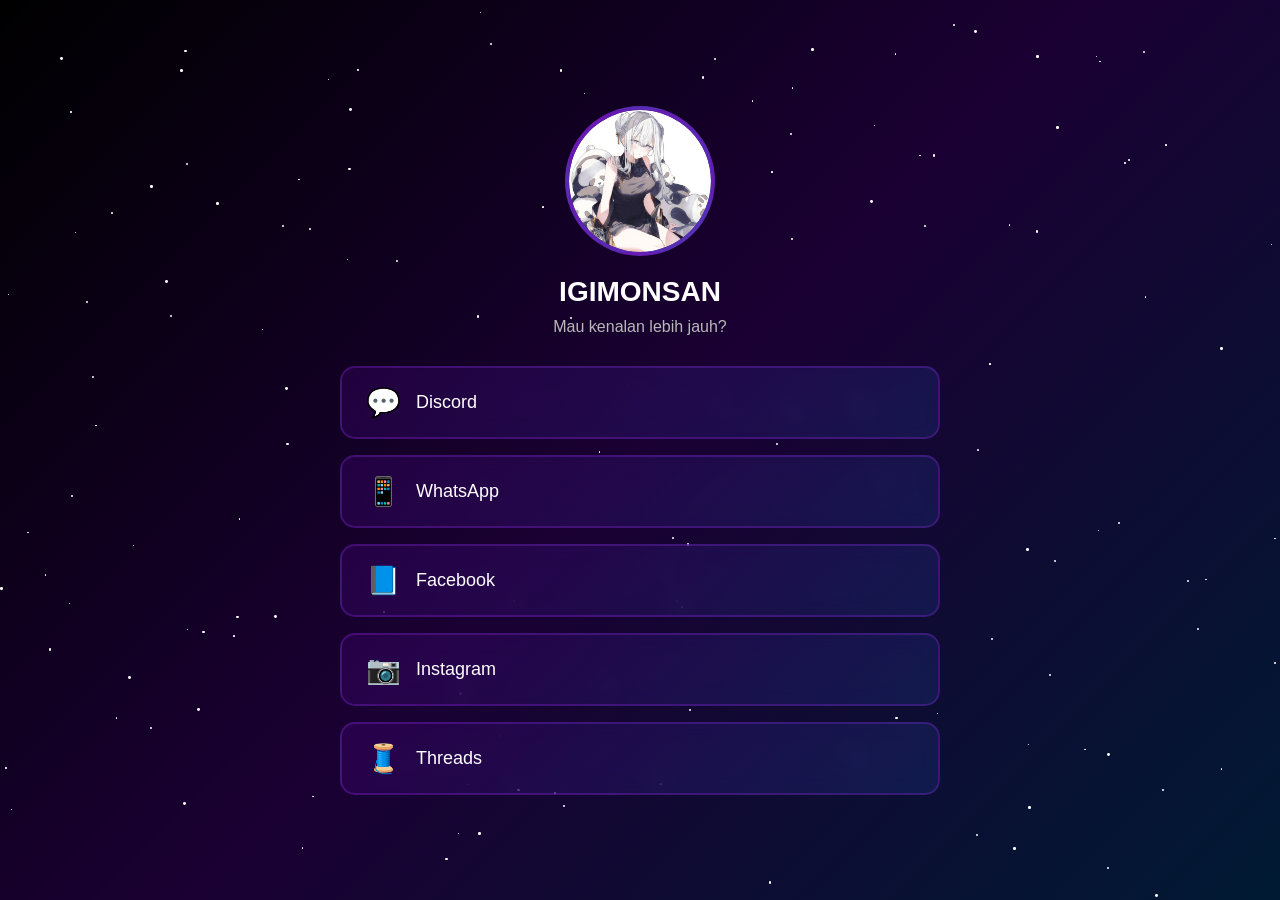
==== Page_2/index.html @ a528ed0e "Page-2" ====
<!DOCTYPE html>
<html lang="id">

<head>
    <meta charset="UTF-8">
    <meta name="viewport" content="width=device-width, initial-scale=1.0">
    <title>Igimonsan Social Media</title>
    <link rel="stylesheet" href="style.css">
</head>

<body>
    <div class="stars"></div>

    <div class="container">
        <div class="profile">
            <div class="profile-image">
                <img src="Img/profile.jpeg" alt="Profile Image">
            </div>
            <h1>IGIMONSAN</h1>
            <p>Mau kenalan lebih jauh?</p>
        </div>

        <div class="links">
            <a href="https://discord.com/users/557481986747269121" class="link-item" target="_blank"
                data-platform="Discord">
                <span class="link-icon">💬</span>
                <span class="link-text">Discord</span>
            </a>

            <a href="https://wa.me/6289519705542" class="link-item" target="_blank" data-platform="WhatsApp">
                <span class="link-icon">📱</span>
                <span class="link-text">WhatsApp</span>
            </a>

            <a href="https://www.facebook.com/share/1ASPNNWwY6/" class="link-item" target="_blank"
                data-platform="Facebook">
                <span class="link-icon">📘</span>
                <span class="link-text">Facebook</span>
            </a>

            <a href="https://instagram.com/thefoxnation_xml" class="link-item" target="_blank"
                data-platform="Instagram">
                <span class="link-icon">📷</span>
                <span class="link-text">Instagram</span>
            </a>

            <a href="https://threads.net/@thefoxnation_xml" class="link-item" target="_blank" data-platform="Threads">
                <span class="link-icon">🧵</span>
                <span class="link-text">Threads</span>
            </a>
        </div>
    </div>

    <script src="script.js"></script>
</body>

</html>
---- Page_2/style.css ----
* {
       margin: 0;
       padding: 0;
       box-sizing: border-box;
   }

   body {
       font-family: 'Segoe UI', Tahoma, Geneva, Verdana, sans-serif;
       background: linear-gradient(135deg, #000000 0%, #1a0033 50%, #001a33 100%);
       min-height: 100vh;
       display: flex;
       justify-content: center;
       align-items: center;
       padding: 20px;
       overflow: hidden;
       position: relative;
   }

   .stars {
       position: fixed;
       top: 0;
       left: 0;
       width: 100%;
       height: 100%;
       pointer-events: none;
       z-index: 0;
   }

   .star {
       position: absolute;
       background: white;
       border-radius: 50%;
       animation: twinkle 3s infinite;
   }

   @keyframes twinkle {

       0%,
       100% {
           opacity: 0;
           transform: scale(1);
       }

       50% {
           opacity: 1;
           transform: scale(1.5);
       }
   }

   .container {
       max-width: 600px;
       width: 100%;
       text-align: center;
       position: relative;
       z-index: 1;
   }

   .profile {
       margin-bottom: 30px;
       animation: fadeInDown 0.8s ease;
   }

   .profile-image {
       width: 150px;
       height: 150px;
       border-radius: 50%;
       border: 4px solid rgba(138, 43, 226, 0.5);
       margin-bottom: 20px;
       background: linear-gradient(135deg, #4B0082, #1e3a8a);
       display: flex;
       align-items: center;
       justify-content: center;
       margin-left: auto;
       margin-right: auto;
       overflow: hidden;
   }

   .profile-image img {
       width: 100%;
       height: 100%;
       object-fit: cover;
       border-radius: 50%;
   }

   .profile h1 {
       color: #ffffff;
       font-size: 28px;
       margin-bottom: 10px;
   }

   .profile p {
       color: #b8b8b8;
       font-size: 16px;
   }
   

   .links {
       display: flex;
       flex-direction: column;
       gap: 16px;
   }

   .link-item {
       background: linear-gradient(135deg, rgba(75, 0, 130, 0.3), rgba(30, 58, 138, 0.3));
       backdrop-filter: blur(10px);
       border: 2px solid rgba(138, 43, 226, 0.3);
       border-radius: 15px;
       padding: 18px 24px;
       text-decoration: none;
       color: #ffffff;
       font-size: 18px;
       font-weight: 500;
       transition: all 0.3s ease;
       display: flex;
       align-items: center;
       gap: 15px;
       animation: fadeInUp 0.8s ease;
       animation-fill-mode: both;
       position: relative;
       overflow: hidden;
   }

   .link-item:nth-child(1) {
       animation-delay: 0.1s;
   }

   .link-item:nth-child(2) {
       animation-delay: 0.2s;
   }

   .link-item:nth-child(3) {
       animation-delay: 0.3s;
   }

   .link-item:nth-child(4) {
       animation-delay: 0.4s;
   }

   .link-item:nth-child(5) {
       animation-delay: 0.5s;
   }

   .link-item:hover {
       transform: translateY(-5px);
       background: linear-gradient(135deg, rgba(75, 0, 130, 0.5), rgba(30, 58, 138, 0.5));
       border-color: rgba(138, 43, 226, 0.6);
       box-shadow: 0 10px 30px rgba(138, 43, 226, 0.3);
   }

   .link-item:active {
       transform: translateY(-2px);
   }

   .link-icon {
       font-size: 28px;
       flex-shrink: 0;
   }

   .link-text {
       flex-grow: 1;
       text-align: left;
   }

   @keyframes fadeInDown {
       from {
           opacity: 0;
           transform: translateY(-30px);
       }

       to {
           opacity: 1;
           transform: translateY(0);
       }
   }

   @keyframes fadeInUp {
       from {
           opacity: 0;
           transform: translateY(30px);
       }

       to {
           opacity: 1;
           transform: translateY(0);
       }
   }

   @keyframes ripple {
       from {
           transform: scale(0);
           opacity: 1;
       }

       to {
           transform: scale(4);
           opacity: 0;
       }
   }

   @media (max-width: 768px) {
       .container {
           max-width: 90%;
       }

       .profile h1 {
           font-size: 26px;
       }

       .profile p {
           font-size: 15px;
       }

                 .profile-image {
                     width: 165px !important;
                     height: 165px !important;
                 }

       .link-item {
           font-size: 17px;
           padding: 16px 22px;
       }

       .link-icon {
           font-size: 26px;
       }
   }

   @media (max-width: 480px) {
       .container {
           max-width: 95%;
       }

       .profile h1 {
           font-size: 24px;
       }

       .profile p {
           font-size: 14px;
       }

       .profile-image {
           width: 100px;
           height: 100px;
           border: 3px solid rgba(138, 43, 226, 0.5);
       }

       .link-item {
           font-size: 16px;
           padding: 15px 20px;
           gap: 12px;
       }

       .link-icon {
           font-size: 24px;
       }
   }
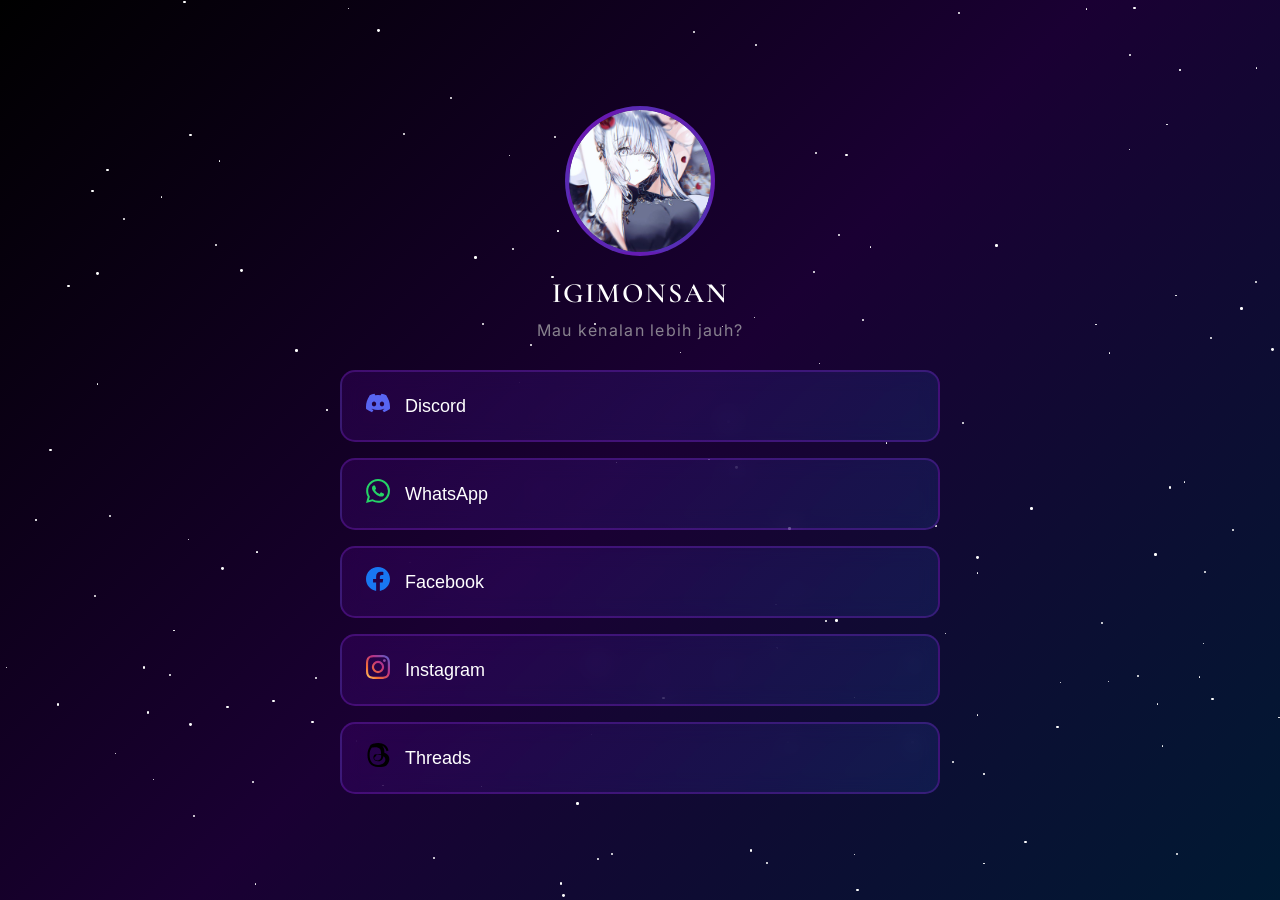
==== commit 72ae7c40: "update_page2" ====
--- a/Page_2/index.html
+++ b/Page_2/index.html
@@ -6,6 +6,14 @@
     <meta name="viewport" content="width=device-width, initial-scale=1.0">
     <title>Igimonsan Social Media</title>
     <link rel="stylesheet" href="style.css">
+    <link rel="preconnect" href="https://fonts.googleapis.com">
+    <link rel="preconnect" href="https://fonts.gstatic.com" crossorigin>
+
+    <link href="https://fonts.googleapis.com/css2?
+family=Cormorant+Garamond:wght@500;600;700&
+family=Inter:wght@400;500&
+display=swap" rel="stylesheet">
+
 </head>
 
 <body>
@@ -14,7 +22,7 @@
     <div class="container">
         <div class="profile">
             <div class="profile-image">
-                <img src="Img/profile.jpeg" alt="Profile Image">
+                <img src="Img/Profile/profile.jpeg" alt="Profile Image">
             </div>
             <h1>IGIMONSAN</h1>
             <p>Mau kenalan lebih jauh?</p>
@@ -23,29 +31,62 @@
         <div class="links">
             <a href="https://discord.com/users/557481986747269121" class="link-item" target="_blank"
                 data-platform="Discord">
-                <span class="link-icon">💬</span>
+                <span class="link-icon">
+                    <svg viewBox="0 0 24 24" fill="#5865F2" width="24" height="24">
+                        <path
+                            d="M20.317 4.37a19.791 19.791 0 0 0-4.885-1.515a.074.074 0 0 0-.079.037c-.21.375-.444.864-.608 1.25a18.27 18.27 0 0 0-5.487 0a12.64 12.64 0 0 0-.617-1.25a.077.077 0 0 0-.079-.037A19.736 19.736 0 0 0 3.677 4.37a.07.07 0 0 0-.032.027C.533 9.046-.32 13.58.099 18.057a.082.082 0 0 0 .031.057a19.9 19.9 0 0 0 5.993 3.03a.078.078 0 0 0 .084-.028a14.09 14.09 0 0 0 1.226-1.994a.076.076 0 0 0-.041-.106a13.107 13.107 0 0 1-1.872-.892a.077.077 0 0 1-.008-.128a10.2 10.2 0 0 0 .372-.292a.074.074 0 0 1 .077-.01c3.928 1.793 8.18 1.793 12.062 0a.074.074 0 0 1 .078.01c.12.098.246.198.373.292a.077.077 0 0 1-.006.127a12.299 12.299 0 0 1-1.873.892a.077.077 0 0 0-.041.107c.36.698.772 1.362 1.225 1.993a.076.076 0 0 0 .084.028a19.839 19.839 0 0 0 6.002-3.03a.077.077 0 0 0 .032-.054c.5-5.177-.838-9.674-3.549-13.66a.061.061 0 0 0-.031-.03zM8.02 15.33c-1.183 0-2.157-1.085-2.157-2.419c0-1.333.956-2.419 2.157-2.419c1.21 0 2.176 1.096 2.157 2.42c0 1.333-.956 2.418-2.157 2.418zm7.975 0c-1.183 0-2.157-1.085-2.157-2.419c0-1.333.955-2.419 2.157-2.419c1.21 0 2.176 1.096 2.157 2.42c0 1.333-.946 2.418-2.157 2.418z" />
+                    </svg>
+                </span>
                 <span class="link-text">Discord</span>
             </a>
 
             <a href="https://wa.me/6289519705542" class="link-item" target="_blank" data-platform="WhatsApp">
-                <span class="link-icon">📱</span>
+                <span class="link-icon">
+                    <svg viewBox="0 0 24 24" fill="#25D366" width="24" height="24">
+                        <path
+                            d="M17.472 14.382c-.297-.149-1.758-.867-2.03-.967c-.273-.099-.471-.148-.67.15c-.197.297-.767.966-.94 1.164c-.173.199-.347.223-.644.075c-.297-.15-1.255-.463-2.39-1.475c-.883-.788-1.48-1.761-1.653-2.059c-.173-.297-.018-.458.13-.606c.134-.133.298-.347.446-.52c.149-.174.198-.298.298-.497c.099-.198.05-.371-.025-.52c-.075-.149-.669-1.612-.916-2.207c-.242-.579-.487-.5-.669-.51c-.173-.008-.371-.01-.57-.01c-.198 0-.52.074-.792.372c-.272.297-1.04 1.016-1.04 2.479c0 1.462 1.065 2.875 1.213 3.074c.149.198 2.096 3.2 5.077 4.487c.709.306 1.262.489 1.694.625c.712.227 1.36.195 1.871.118c.571-.085 1.758-.719 2.006-1.413c.248-.694.248-1.289.173-1.413c-.074-.124-.272-.198-.57-.347m-5.421 7.403h-.004a9.87 9.87 0 01-5.031-1.378l-.361-.214l-3.741.982l.998-3.648l-.235-.374a9.86 9.86 0 01-1.51-5.26c.001-5.45 4.436-9.884 9.888-9.884c2.64 0 5.122 1.03 6.988 2.898a9.825 9.825 0 012.893 6.994c-.003 5.45-4.437 9.884-9.885 9.884m8.413-18.297A11.815 11.815 0 0012.05 0C5.495 0 .16 5.335.157 11.892c0 2.096.547 4.142 1.588 5.945L.057 24l6.305-1.654a11.882 11.882 0 005.683 1.448h.005c6.554 0 11.89-5.335 11.893-11.893a11.821 11.821 0 00-3.48-8.413z" />
+                    </svg>
+                </span>
                 <span class="link-text">WhatsApp</span>
             </a>
 
             <a href="https://www.facebook.com/share/1ASPNNWwY6/" class="link-item" target="_blank"
                 data-platform="Facebook">
-                <span class="link-icon">📘</span>
+                <span class="link-icon">
+                    <svg viewBox="0 0 24 24" fill="#1877F2" width="24" height="24">
+                        <path
+                            d="M24 12.073c0-6.627-5.373-12-12-12s-12 5.373-12 12c0 5.99 4.388 10.954 10.125 11.854v-8.385H7.078v-3.47h3.047V9.43c0-3.007 1.792-4.669 4.533-4.669c1.312 0 2.686.235 2.686.235v2.953H15.83c-1.491 0-1.956.925-1.956 1.874v2.25h3.328l-.532 3.47h-2.796v8.385C19.612 23.027 24 18.062 24 12.073z" />
+                    </svg>
+                </span>
                 <span class="link-text">Facebook</span>
             </a>
 
             <a href="https://instagram.com/thefoxnation_xml" class="link-item" target="_blank"
                 data-platform="Instagram">
-                <span class="link-icon">📷</span>
+                <span class="link-icon">
+                    <svg viewBox="0 0 24 24" width="24" height="24">
+                        <defs>
+                            <linearGradient id="instagram-gradient" x1="0%" y1="100%" x2="100%" y2="0%">
+                                <stop offset="0%" style="stop-color:#FED576" />
+                                <stop offset="26%" style="stop-color:#F47133" />
+                                <stop offset="60%" style="stop-color:#BC3081" />
+                                <stop offset="100%" style="stop-color:#4C63D2" />
+                            </linearGradient>
+                        </defs>
+                        <path fill="url(#instagram-gradient)"
+                            d="M12 0C8.74 0 8.333.015 7.053.072C5.775.132 4.905.333 4.14.63c-.789.306-1.459.717-2.126 1.384S.935 3.35.63 4.14C.333 4.905.131 5.775.072 7.053C.012 8.333 0 8.74 0 12s.015 3.667.072 4.947c.06 1.277.261 2.148.558 2.913a5.885 5.885 0 001.384 2.126A5.868 5.868 0 004.14 23.37c.766.296 1.636.499 2.913.558C8.333 23.988 8.74 24 12 24s3.667-.015 4.947-.072c1.277-.06 2.148-.262 2.913-.558a5.898 5.898 0 002.126-1.384a5.86 5.86 0 001.384-2.126c.296-.765.499-1.636.558-2.913c.06-1.28.072-1.687.072-4.947s-.015-3.667-.072-4.947c-.06-1.277-.262-2.149-.558-2.913a5.89 5.89 0 00-1.384-2.126A5.847 5.847 0 0019.86.63c-.765-.297-1.636-.499-2.913-.558C15.667.012 15.26 0 12 0zm0 2.16c3.203 0 3.585.016 4.85.071c1.17.055 1.805.249 2.227.415c.562.217.96.477 1.382.896c.419.42.679.819.896 1.381c.164.422.36 1.057.413 2.227c.057 1.266.07 1.646.07 4.85s-.015 3.585-.074 4.85c-.061 1.17-.256 1.805-.421 2.227a3.81 3.81 0 01-.899 1.382a3.744 3.744 0 01-1.38.896c-.42.164-1.065.36-2.235.413c-1.274.057-1.649.07-4.859.07c-3.211 0-3.586-.015-4.859-.074c-1.171-.061-1.816-.256-2.236-.421a3.716 3.716 0 01-1.379-.899a3.644 3.644 0 01-.9-1.38c-.165-.42-.359-1.065-.42-2.235c-.045-1.26-.061-1.649-.061-4.844c0-3.196.016-3.586.061-4.861c.061-1.17.255-1.814.42-2.234c.21-.57.479-.96.9-1.381c.419-.419.81-.689 1.379-.898c.42-.166 1.051-.361 2.221-.421c1.275-.045 1.65-.06 4.859-.06l.045.03zm0 3.678a6.162 6.162 0 100 12.324a6.162 6.162 0 100-12.324zM12 16c-2.21 0-4-1.79-4-4s1.79-4 4-4s4 1.79 4 4s-1.79 4-4 4zm7.846-10.405a1.441 1.441 0 01-2.88 0a1.44 1.44 0 012.88 0z" />
+                    </svg>
+                </span>
                 <span class="link-text">Instagram</span>
             </a>
 
             <a href="https://threads.net/@thefoxnation_xml" class="link-item" target="_blank" data-platform="Threads">
-                <span class="link-icon">🧵</span>
+                <span class="link-icon">
+                    <svg viewBox="0 0 24 24" fill="#000000" width="24" height="24">
+                        <path
+                            d="M12.186 24h-.007c-3.581-.024-6.334-1.205-8.184-3.509C2.35 18.44 1.5 15.586 1.472 12.01v-.017c.03-3.579.879-6.43 2.525-8.482C5.845 1.205 8.6.024 12.18 0h.014c2.746.02 5.043.725 6.826 2.098c1.677 1.29 2.858 3.13 3.509 5.467l-2.04.569c-1.104-3.96-3.898-5.984-8.304-6.015c-2.91.022-5.11.936-6.54 2.717C4.307 6.504 3.616 8.914 3.589 12c.027 3.086.718 5.496 2.057 7.164c1.43 1.783 3.631 2.698 6.54 2.717c2.623-.02 4.358-.631 5.8-2.045c1.647-1.613 1.618-3.593 1.09-4.798c-.31-.71-.873-1.3-1.634-1.75c-.192 1.352-.622 2.446-1.284 3.272c-.886 1.102-2.14 1.704-3.73 1.791c-1.202.065-2.361-.218-3.259-.801c-1.063-.689-1.685-1.74-1.752-2.964c-.065-1.19.408-2.285 1.33-3.082C10.536 10.92 12.5 10.661 15 11.288v-1.31c0-1.73-.297-2.88-1.006-3.923c-.915-1.343-2.513-1.95-5.033-1.912c-1.817.016-3.38.34-4.642.968l-.645-1.781C5.34.939 7.36.545 9.602.52c1.627-.016 3.016.18 4.128.584c1.415.515 2.53 1.394 3.32 2.614c1.065 1.647 1.312 3.64 1.312 5.271v.66c2.503.767 4.1 2.313 4.743 4.603c.71 2.529-.016 5.593-2.456 8.031C18.824 23.814 15.93 24 12.186 24zM10.225 13c-1.27.51-2.007 1.409-1.958 2.398c.037.742.511 1.27 1.334 1.63c.654.286 1.486.407 2.248.36c1.04-.061 1.854-.433 2.42-1.104c.656-.777.955-1.886.955-3.96v-.18c-2.421-.723-3.79-.652-4.999-.144z" />
+                    </svg>
+                </span>
                 <span class="link-text">Threads</span>
             </a>
         </div>
--- a/Page_2/style.css
+++ b/Page_2/style.css
@@ -2,6 +2,20 @@
        margin: 0;
        padding: 0;
        box-sizing: border-box;
+   }
+
+   .profile h1 {
+       font-family: 'Cormorant Garamond', serif;
+       font-weight: 600;
+       letter-spacing: 2px;
+       text-transform: uppercase;
+   }
+
+   .profile p {
+       font-family: 'Inter', sans-serif;
+       font-size: 0.95rem;
+       letter-spacing: 0.08em;
+       opacity: 0.7;
    }
 
    body {
@@ -92,7 +106,7 @@
        color: #b8b8b8;
        font-size: 16px;
    }
-   
+
 
    .links {
        display: flex;
@@ -210,10 +224,10 @@
            font-size: 15px;
        }
 
-                 .profile-image {
-                     width: 165px !important;
-                     height: 165px !important;
-                 }
+       .profile-image {
+           width: 165px !important;
+           height: 165px !important;
+       }
 
        .link-item {
            font-size: 17px;
@@ -253,4 +267,120 @@
        .link-icon {
            font-size: 24px;
        }
+   }
+
+   /* Tambahkan CSS ini ke file style.css Anda */
+
+   .profile-image {
+       position: relative;
+       overflow: hidden;
+   }
+
+   .profile-image img {
+       position: absolute;
+       top: 0;
+       left: 0;
+       width: 100%;
+       height: 100%;
+       object-fit: cover;
+       opacity: 0;
+   }
+
+   .profile-image img.active {
+       opacity: 1;
+   }
+
+   /* Animasi Fade In/Out */
+   @keyframes fadeIn {
+       from {
+           opacity: 0;
+       }
+
+       to {
+           opacity: 1;
+       }
+   }
+
+   @keyframes fadeOut {
+       from {
+           opacity: 1;
+       }
+
+       to {
+           opacity: 0;
+       }
+   }
+
+   .profile-image img.fade-in {
+       animation: fadeIn 0.5s ease-in;
+   }
+
+   .profile-image img.fade-out {
+       animation: fadeOut 0.5s ease-out;
+   }
+
+   /* Animasi Swipe Right */
+   @keyframes swipeRight {
+       from {
+           transform: translateX(-100%);
+           opacity: 0;
+       }
+
+       to {
+           transform: translateX(0);
+           opacity: 1;
+       }
+   }
+
+   @keyframes swipeRightOut {
+       from {
+           transform: translateX(0);
+           opacity: 1;
+       }
+
+       to {
+           transform: translateX(100%);
+           opacity: 0;
+       }
+   }
+
+   .profile-image img.swipe-right {
+       animation: swipeRight 0.5s ease-out;
+   }
+
+   .profile-image img.swipe-right-out {
+       animation: swipeRightOut 0.5s ease-out;
+   }
+
+   /* Animasi Swipe Left */
+   @keyframes swipeLeft {
+       from {
+           transform: translateX(100%);
+           opacity: 0;
+       }
+
+       to {
+           transform: translateX(0);
+           opacity: 1;
+       }
+   }
+
+   @keyframes swipeLeftOut {
+       from {
+           transform: translateX(0);
+           opacity: 1;
+       }
+
+       to {
+           transform: translateX(-100%);
+           opacity: 0;
+       }
+   }
+
+   .profile-image img.swipe-left {
+       animation: swipeLeft 0.5s ease-out;
+   }
+
+   .profile-image img.swipe-left-out {
+       animation: swipeLeftOut 0.5s ease-out;
    }
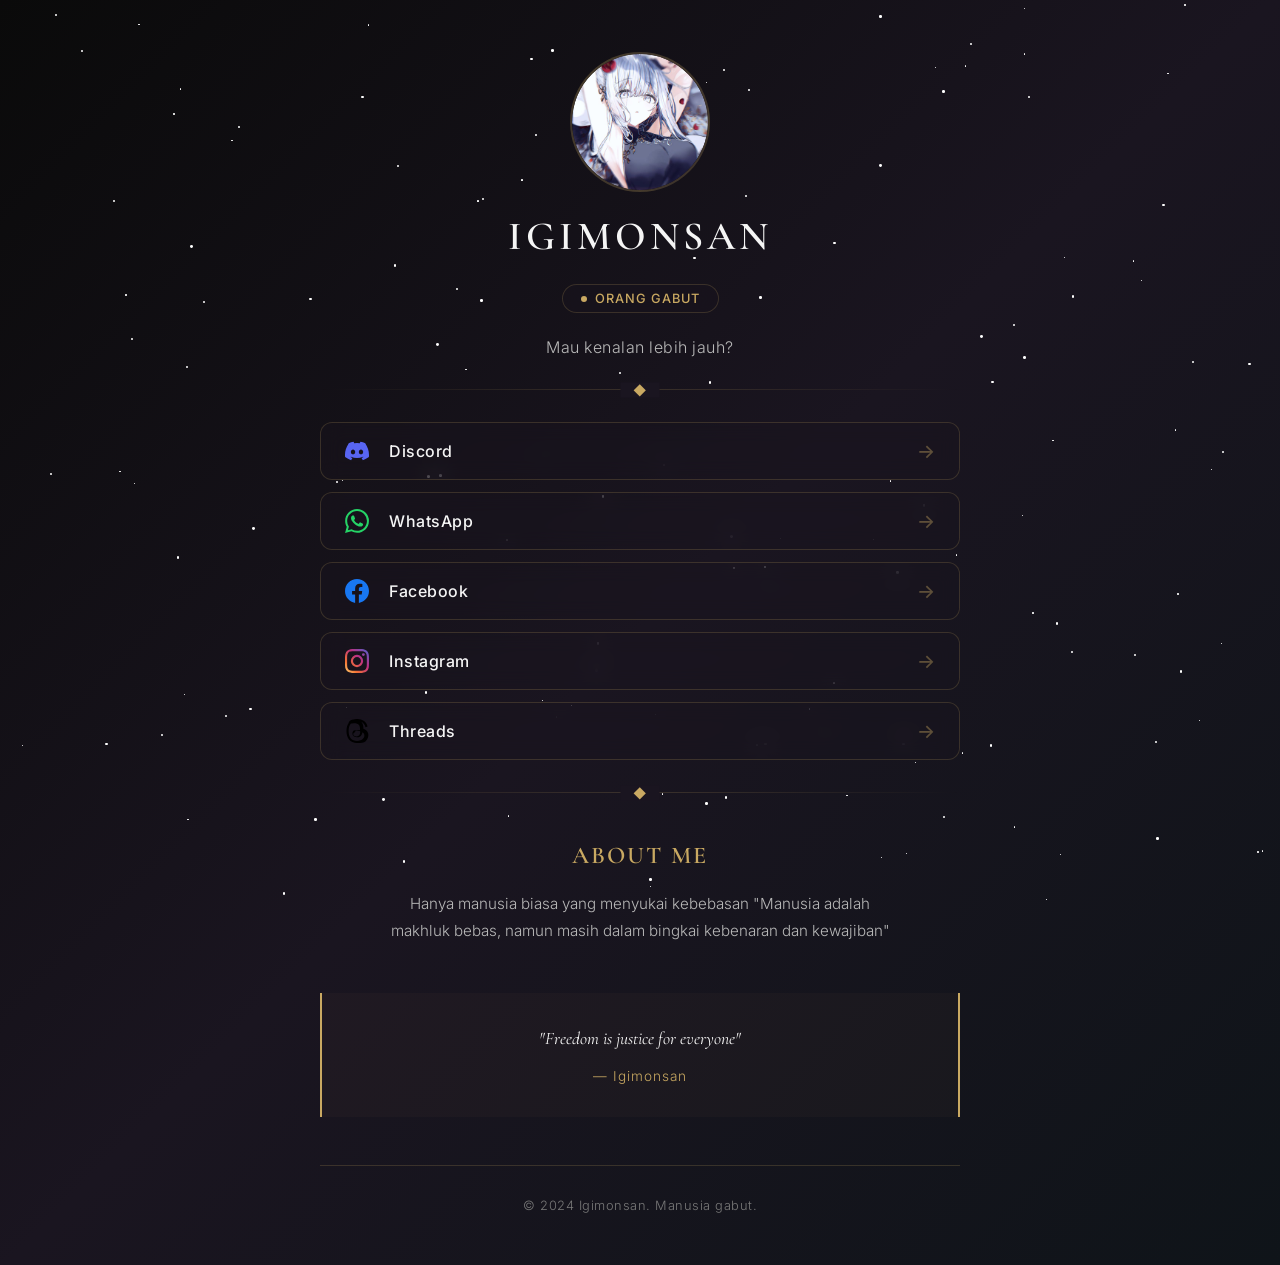
==== commit 83d61863: "update_page2" ====
--- a/Page_2/index.html
+++ b/Page_2/index.html
@@ -4,30 +4,57 @@
 <head>
     <meta charset="UTF-8">
     <meta name="viewport" content="width=device-width, initial-scale=1.0">
-    <title>Igimonsan Social Media</title>
+    <title>Igimonsan - Dark Luxury Portfolio</title>
     <link rel="stylesheet" href="style.css">
+
+    <!-- Google Fonts: Cormorant Garamond (Serif Premium) + Inter (Sans-serif Modern) -->
     <link rel="preconnect" href="https://fonts.googleapis.com">
     <link rel="preconnect" href="https://fonts.gstatic.com" crossorigin>
-
-    <link href="https://fonts.googleapis.com/css2?
-family=Cormorant+Garamond:wght@500;600;700&
-family=Inter:wght@400;500&
-display=swap" rel="stylesheet">
-
+    <link
+        href="https://fonts.googleapis.com/css2?family=Cormorant+Garamond:wght@400;500;600;700&family=Inter:wght@300;400;500;600&display=swap"
+        rel="stylesheet">
 </head>
 
 <body>
+    <!-- Starfield Background Effect -->
     <div class="stars"></div>
 
+    <!-- Main Container -->
     <div class="container">
+
+        <!-- Profile Section -->
         <div class="profile">
             <div class="profile-image">
-                <img src="Img/Profile/profile.jpeg" alt="Profile Image">
+                <img src="Img/Profile/profile.jpeg" alt="Igimonsan Profile" class="active">
             </div>
-            <h1>IGIMONSAN</h1>
-            <p>Mau kenalan lebih jauh?</p>
+            <h1 class="profile-name">IGIMONSAN</h1>
+
+            <!-- Role/Identity Badge -->
+            <div class="role-badge">
+                <span class="role-dot"></span>
+                <span class="role-text">Orang gabut</span>
+            </div>
+
+            <p class="profile-tagline">Mau kenalan lebih jauh?</p>
         </div>
 
+        <!-- Elegant Divider -->
+        <div class="divider">
+            <span class="divider-ornament">◆</span>
+        </div>
+
+        <!-- Featured/Primary Link (Optional - Uncomment to use) -->
+        <!-- <a href="#" class="featured-link" target="_blank">
+            <div class="featured-content">
+                <span class="featured-icon">✦</span>
+                <div class="featured-text">
+                    <span class="featured-title">Latest Project</span>
+                    <span class="featured-subtitle">Lihat karya terbaru saya</span>
+                </div>
+            </div>
+        </a> -->
+
+        <!-- Social Media Links -->
         <div class="links">
             <a href="https://discord.com/users/557481986747269121" class="link-item" target="_blank"
                 data-platform="Discord">
@@ -38,6 +65,7 @@
                     </svg>
                 </span>
                 <span class="link-text">Discord</span>
+                <span class="link-arrow">→</span>
             </a>
 
             <a href="https://wa.me/6289519705542" class="link-item" target="_blank" data-platform="WhatsApp">
@@ -48,6 +76,7 @@
                     </svg>
                 </span>
                 <span class="link-text">WhatsApp</span>
+                <span class="link-arrow">→</span>
             </a>
 
             <a href="https://www.facebook.com/share/1ASPNNWwY6/" class="link-item" target="_blank"
@@ -59,6 +88,7 @@
                     </svg>
                 </span>
                 <span class="link-text">Facebook</span>
+                <span class="link-arrow">→</span>
             </a>
 
             <a href="https://instagram.com/thefoxnation_xml" class="link-item" target="_blank"
@@ -78,6 +108,7 @@
                     </svg>
                 </span>
                 <span class="link-text">Instagram</span>
+                <span class="link-arrow">→</span>
             </a>
 
             <a href="https://threads.net/@thefoxnation_xml" class="link-item" target="_blank" data-platform="Threads">
@@ -88,8 +119,36 @@
                     </svg>
                 </span>
                 <span class="link-text">Threads</span>
+                <span class="link-arrow">→</span>
             </a>
         </div>
+
+        <!-- Elegant Divider -->
+        <div class="divider">
+            <span class="divider-ornament">◆</span>
+        </div>
+
+        <!-- Micro About Section -->
+        <div class="about-section">
+            <h3 class="about-title">About Me</h3>
+            <p class="about-text">
+                Hanya manusia biasa yang menyukai kebebasan
+                "Manusia adalah makhluk bebas, namun masih dalam
+                bingkai kebenaran dan kewajiban"
+            </p>
+        </div>
+
+        <!-- Closing Quote -->
+        <div class="quote-section">
+            <p class="quote-text">"Freedom is justice for everyone"</p>
+            <span class="quote-author">— Igimonsan</span>
+        </div>
+
+        <!-- Minimal Footer -->
+        <footer class="footer">
+            <p class="footer-text">© 2024 Igimonsan. Manusia gabut.</p>
+        </footer>
+
     </div>
 
     <script src="script.js"></script>
--- a/Page_2/style.css
+++ b/Page_2/style.css
@@ -1,386 +1,656 @@
-   * {
-       margin: 0;
-       padding: 0;
-       box-sizing: border-box;
-   }
-
-   .profile h1 {
-       font-family: 'Cormorant Garamond', serif;
-       font-weight: 600;
-       letter-spacing: 2px;
-       text-transform: uppercase;
-   }
-
-   .profile p {
-       font-family: 'Inter', sans-serif;
-       font-size: 0.95rem;
-       letter-spacing: 0.08em;
-       opacity: 0.7;
-   }
-
-   body {
-       font-family: 'Segoe UI', Tahoma, Geneva, Verdana, sans-serif;
-       background: linear-gradient(135deg, #000000 0%, #1a0033 50%, #001a33 100%);
-       min-height: 100vh;
-       display: flex;
-       justify-content: center;
-       align-items: center;
-       padding: 20px;
-       overflow: hidden;
-       position: relative;
-   }
-
-   .stars {
-       position: fixed;
-       top: 0;
-       left: 0;
-       width: 100%;
-       height: 100%;
-       pointer-events: none;
-       z-index: 0;
-   }
-
-   .star {
-       position: absolute;
-       background: white;
-       border-radius: 50%;
-       animation: twinkle 3s infinite;
-   }
-
-   @keyframes twinkle {
-
-       0%,
-       100% {
-           opacity: 0;
-           transform: scale(1);
-       }
-
-       50% {
-           opacity: 1;
-           transform: scale(1.5);
-       }
-   }
-
-   .container {
-       max-width: 600px;
-       width: 100%;
-       text-align: center;
-       position: relative;
-       z-index: 1;
-   }
-
-   .profile {
-       margin-bottom: 30px;
-       animation: fadeInDown 0.8s ease;
-   }
-
-   .profile-image {
-       width: 150px;
-       height: 150px;
-       border-radius: 50%;
-       border: 4px solid rgba(138, 43, 226, 0.5);
-       margin-bottom: 20px;
-       background: linear-gradient(135deg, #4B0082, #1e3a8a);
-       display: flex;
-       align-items: center;
-       justify-content: center;
-       margin-left: auto;
-       margin-right: auto;
-       overflow: hidden;
-   }
-
-   .profile-image img {
-       width: 100%;
-       height: 100%;
-       object-fit: cover;
-       border-radius: 50%;
-   }
-
-   .profile h1 {
-       color: #ffffff;
-       font-size: 28px;
-       margin-bottom: 10px;
-   }
-
-   .profile p {
-       color: #b8b8b8;
-       font-size: 16px;
-   }
-
-
-   .links {
-       display: flex;
-       flex-direction: column;
-       gap: 16px;
-   }
-
-   .link-item {
-       background: linear-gradient(135deg, rgba(75, 0, 130, 0.3), rgba(30, 58, 138, 0.3));
-       backdrop-filter: blur(10px);
-       border: 2px solid rgba(138, 43, 226, 0.3);
-       border-radius: 15px;
-       padding: 18px 24px;
-       text-decoration: none;
-       color: #ffffff;
-       font-size: 18px;
-       font-weight: 500;
-       transition: all 0.3s ease;
-       display: flex;
-       align-items: center;
-       gap: 15px;
-       animation: fadeInUp 0.8s ease;
-       animation-fill-mode: both;
-       position: relative;
-       overflow: hidden;
-   }
-
-   .link-item:nth-child(1) {
-       animation-delay: 0.1s;
-   }
-
-   .link-item:nth-child(2) {
-       animation-delay: 0.2s;
-   }
-
-   .link-item:nth-child(3) {
-       animation-delay: 0.3s;
-   }
-
-   .link-item:nth-child(4) {
-       animation-delay: 0.4s;
-   }
-
-   .link-item:nth-child(5) {
-       animation-delay: 0.5s;
-   }
-
-   .link-item:hover {
-       transform: translateY(-5px);
-       background: linear-gradient(135deg, rgba(75, 0, 130, 0.5), rgba(30, 58, 138, 0.5));
-       border-color: rgba(138, 43, 226, 0.6);
-       box-shadow: 0 10px 30px rgba(138, 43, 226, 0.3);
-   }
-
-   .link-item:active {
-       transform: translateY(-2px);
-   }
-
-   .link-icon {
-       font-size: 28px;
-       flex-shrink: 0;
-   }
-
-   .link-text {
-       flex-grow: 1;
-       text-align: left;
-   }
-
-   @keyframes fadeInDown {
-       from {
-           opacity: 0;
-           transform: translateY(-30px);
-       }
-
-       to {
-           opacity: 1;
-           transform: translateY(0);
-       }
-   }
-
-   @keyframes fadeInUp {
-       from {
-           opacity: 0;
-           transform: translateY(30px);
-       }
-
-       to {
-           opacity: 1;
-           transform: translateY(0);
-       }
-   }
-
-   @keyframes ripple {
-       from {
-           transform: scale(0);
-           opacity: 1;
-       }
-
-       to {
-           transform: scale(4);
-           opacity: 0;
-       }
-   }
-
-   @media (max-width: 768px) {
-       .container {
-           max-width: 90%;
-       }
-
-       .profile h1 {
-           font-size: 26px;
-       }
-
-       .profile p {
-           font-size: 15px;
-       }
-
-       .profile-image {
-           width: 165px !important;
-           height: 165px !important;
-       }
-
-       .link-item {
-           font-size: 17px;
-           padding: 16px 22px;
-       }
-
-       .link-icon {
-           font-size: 26px;
-       }
-   }
-
-   @media (max-width: 480px) {
-       .container {
-           max-width: 95%;
-       }
-
-       .profile h1 {
-           font-size: 24px;
-       }
-
-       .profile p {
-           font-size: 14px;
-       }
-
-       .profile-image {
-           width: 100px;
-           height: 100px;
-           border: 3px solid rgba(138, 43, 226, 0.5);
-       }
-
-       .link-item {
-           font-size: 16px;
-           padding: 15px 20px;
-           gap: 12px;
-       }
-
-       .link-icon {
-           font-size: 24px;
-       }
-   }
-
-   /* Tambahkan CSS ini ke file style.css Anda */
-
-   .profile-image {
-       position: relative;
-       overflow: hidden;
-   }
-
-   .profile-image img {
-       position: absolute;
-       top: 0;
-       left: 0;
-       width: 100%;
-       height: 100%;
-       object-fit: cover;
-       opacity: 0;
-   }
-
-   .profile-image img.active {
-       opacity: 1;
-   }
-
-   /* Animasi Fade In/Out */
-   @keyframes fadeIn {
-       from {
-           opacity: 0;
-       }
-
-       to {
-           opacity: 1;
-       }
-   }
-
-   @keyframes fadeOut {
-       from {
-           opacity: 1;
-       }
-
-       to {
-           opacity: 0;
-       }
-   }
-
-   .profile-image img.fade-in {
-       animation: fadeIn 0.5s ease-in;
-   }
-
-   .profile-image img.fade-out {
-       animation: fadeOut 0.5s ease-out;
-   }
-
-   /* Animasi Swipe Right */
-   @keyframes swipeRight {
-       from {
-           transform: translateX(-100%);
-           opacity: 0;
-       }
-
-       to {
-           transform: translateX(0);
-           opacity: 1;
-       }
-   }
-
-   @keyframes swipeRightOut {
-       from {
-           transform: translateX(0);
-           opacity: 1;
-       }
-
-       to {
-           transform: translateX(100%);
-           opacity: 0;
-       }
-   }
-
-   .profile-image img.swipe-right {
-       animation: swipeRight 0.5s ease-out;
-   }
-
-   .profile-image img.swipe-right-out {
-       animation: swipeRightOut 0.5s ease-out;
-   }
-
-   /* Animasi Swipe Left */
-   @keyframes swipeLeft {
-       from {
-           transform: translateX(100%);
-           opacity: 0;
-       }
-
-       to {
-           transform: translateX(0);
-           opacity: 1;
-       }
-   }
-
-   @keyframes swipeLeftOut {
-       from {
-           transform: translateX(0);
-           opacity: 1;
-       }
-
-       to {
-           transform: translateX(-100%);
-           opacity: 0;
-       }
-   }
-
-   .profile-image img.swipe-left {
-       animation: swipeLeft 0.5s ease-out;
-   }
-
-   .profile-image img.swipe-left-out {
-       animation: swipeLeftOut 0.5s ease-out;
-   }+
+* {
+    margin: 0;
+    padding: 0;
+    box-sizing: border-box;
+}
+
+:root {
+    --color-bg-start: #0a0a0a;
+    --color-bg-mid: #1a1520;
+    --color-bg-end: #0f1419;
+    --color-accent: #c9a962;
+    --color-accent-dim: #8b7444;
+    --color-text-primary: #f5f5f5;
+    --color-text-secondary: #b8b8b8;
+    --color-text-muted: #787878;
+    --color-border: rgba(201, 169, 98, 0.2);
+    --color-border-hover: rgba(201, 169, 98, 0.5);
+    --color-card-bg: rgba(26, 21, 32, 0.4);
+    --color-glow: rgba(201, 169, 98, 0.15);
+
+    --spacing-xs: 8px;
+    --spacing-sm: 12px;
+    --spacing-md: 20px;
+    --spacing-lg: 32px;
+    --spacing-xl: 48px;
+    --font-serif: 'Cormorant Garamond', serif;
+    --font-sans: 'Inter', sans-serif;
+}
+
+body {
+    font-family: var(--font-sans);
+    background: linear-gradient(135deg, var(--color-bg-start) 0%, var(--color-bg-mid) 50%, var(--color-bg-end) 100%);
+    min-height: 100vh;
+    display: flex;
+    justify-content: center;
+    align-items: center;
+    padding: var(--spacing-md);
+    overflow-x: hidden;
+    position: relative;
+    color: var(--color-text-primary);
+}
+
+.stars {
+    position: fixed;
+    top: 0;
+    left: 0;
+    width: 100%;
+    height: 100%;
+    pointer-events: none;
+    z-index: 0;
+    overflow: hidden;
+}
+
+.star {
+    position: absolute;
+    background: white;
+    border-radius: 50%;
+    animation: twinkle 3s infinite ease-in-out;
+}
+
+@keyframes twinkle {
+
+    0%,
+    100% {
+        opacity: 0.1;
+        transform: scale(1);
+    }
+
+    50% {
+        opacity: 0.8;
+        transform: scale(1.3);
+    }
+}
+
+.container {
+    max-width: 640px;
+    width: 100%;
+    text-align: center;
+    position: relative;
+    z-index: 1;
+    padding: var(--spacing-lg) 0;
+}
+
+.profile {
+    margin-bottom: var(--spacing-lg);
+    animation: fadeInDown 0.8s ease;
+}
+
+.profile-image {
+    width: 140px;
+    height: 140px;
+    border-radius: 50%;
+    border: 2px solid var(--color-border);
+    margin: 0 auto var(--spacing-md);
+    background: linear-gradient(135deg, rgba(201, 169, 98, 0.1), rgba(26, 21, 32, 0.8));
+    display: flex;
+    align-items: center;
+    justify-content: center;
+    overflow: hidden;
+    position: relative;
+    transition: all 0.4s ease;
+}
+
+.profile-image:hover {
+    border-color: var(--color-accent);
+    box-shadow: 0 0 30px var(--color-glow);
+    transform: scale(1.03);
+}
+
+.profile-image img {
+    width: 100%;
+    height: 100%;
+    object-fit: cover;
+    border-radius: 50%;
+    position: absolute;
+    top: 0;
+    left: 0;
+    opacity: 0;
+}
+
+.profile-image img.active {
+    opacity: 1;
+}
+
+.profile-name {
+    font-family: var(--font-serif);
+    font-size: 2.5rem;
+    font-weight: 600;
+    letter-spacing: 4px;
+    text-transform: uppercase;
+    color: var(--color-text-primary);
+    margin-bottom: var(--spacing-sm);
+    line-height: 1.2;
+}
+
+.role-badge {
+    display: inline-flex;
+    align-items: center;
+    gap: var(--spacing-xs);
+    background: var(--color-card-bg);
+    border: 1px solid var(--color-border);
+    border-radius: 50px;
+    padding: 6px 18px;
+    margin: var(--spacing-sm) 0;
+    backdrop-filter: blur(10px);
+    animation: fadeIn 1s ease 0.3s both;
+}
+
+.role-dot {
+    width: 6px;
+    height: 6px;
+    background: var(--color-accent);
+    border-radius: 50%;
+    animation: pulse 2s infinite;
+}
+
+@keyframes pulse {
+
+    0%,
+    100% {
+        opacity: 1;
+        transform: scale(1);
+    }
+
+    50% {
+        opacity: 0.5;
+        transform: scale(0.9);
+    }
+}
+
+.role-text {
+    font-family: var(--font-sans);
+    font-size: 0.8rem;
+    font-weight: 500;
+    letter-spacing: 1px;
+    text-transform: uppercase;
+    color: var(--color-accent);
+}
+
+.profile-tagline {
+    font-family: var(--font-sans);
+    font-size: 1rem;
+    font-weight: 300;
+    letter-spacing: 0.5px;
+    color: var(--color-text-secondary);
+    margin-top: var(--spacing-sm);
+}
+
+.divider {
+    width: 100%;
+    height: 1px;
+    background: linear-gradient(to right, transparent, var(--color-border), transparent);
+    position: relative;
+    margin: var(--spacing-lg) 0;
+    animation: fadeIn 1s ease 0.5s both;
+}
+
+.divider-ornament {
+    position: absolute;
+    top: 50%;
+    left: 50%;
+    transform: translate(-50%, -50%);
+    background: var(--color-bg-mid);
+    padding: 0 var(--spacing-sm);
+    color: var(--color-accent);
+    font-size: 0.8rem;
+    letter-spacing: 2px;
+}
+
+.featured-link {
+    display: flex;
+    align-items: center;
+    background: linear-gradient(135deg, rgba(201, 169, 98, 0.1), rgba(26, 21, 32, 0.6));
+    border: 2px solid var(--color-accent);
+    border-radius: 16px;
+    padding: var(--spacing-md);
+    margin-bottom: var(--spacing-lg);
+    text-decoration: none;
+    color: var(--color-text-primary);
+    transition: all 0.4s ease;
+    backdrop-filter: blur(10px);
+    animation: fadeInUp 0.8s ease 0.2s both;
+}
+
+.featured-link:hover {
+    transform: translateY(-5px);
+    border-color: var(--color-accent);
+    box-shadow: 0 10px 40px var(--color-glow);
+    background: linear-gradient(135deg, rgba(201, 169, 98, 0.15), rgba(26, 21, 32, 0.7));
+}
+
+.featured-content {
+    display: flex;
+    align-items: center;
+    gap: var(--spacing-md);
+    width: 100%;
+}
+
+.featured-icon {
+    font-size: 2rem;
+    color: var(--color-accent);
+}
+
+.featured-text {
+    display: flex;
+    flex-direction: column;
+    align-items: flex-start;
+    gap: 4px;
+}
+
+.featured-title {
+    font-family: var(--font-serif);
+    font-size: 1.2rem;
+    font-weight: 600;
+    letter-spacing: 1px;
+    color: var(--color-text-primary);
+}
+
+.featured-subtitle {
+    font-size: 0.85rem;
+    font-weight: 300;
+    color: var(--color-text-secondary);
+}
+
+.links {
+    display: flex;
+    flex-direction: column;
+    gap: var(--spacing-sm);
+    margin-bottom: var(--spacing-lg);
+}
+
+.link-item {
+    background: var(--color-card-bg);
+    backdrop-filter: blur(10px);
+    border: 1px solid var(--color-border);
+    border-radius: 12px;
+    padding: 16px 24px;
+    text-decoration: none;
+    color: var(--color-text-primary);
+    font-size: 1rem;
+    font-weight: 500;
+    letter-spacing: 0.5px;
+    transition: all 0.4s cubic-bezier(0.4, 0, 0.2, 1);
+    display: flex;
+    align-items: center;
+    gap: var(--spacing-md);
+    position: relative;
+    overflow: hidden;
+    animation: fadeInUp 0.8s ease both;
+}
+
+
+.link-item:nth-child(1) {
+    animation-delay: 0.1s;
+}
+
+.link-item:nth-child(2) {
+    animation-delay: 0.2s;
+}
+
+.link-item:nth-child(3) {
+    animation-delay: 0.3s;
+}
+
+.link-item:nth-child(4) {
+    animation-delay: 0.4s;
+}
+
+.link-item:nth-child(5) {
+    animation-delay: 0.5s;
+}
+
+.link-item:hover {
+    transform: translateY(-4px);
+    background: rgba(26, 21, 32, 0.6);
+    border-color: var(--color-border-hover);
+    box-shadow: 0 8px 30px var(--color-glow);
+}
+
+.link-item:hover .link-arrow {
+    transform: translateX(5px);
+    opacity: 1;
+}
+
+.link-item:active {
+    transform: translateY(-2px);
+}
+
+.link-icon {
+    font-size: 24px;
+    flex-shrink: 0;
+    display: flex;
+    align-items: center;
+}
+
+.link-text {
+    flex-grow: 1;
+    text-align: left;
+    font-family: var(--font-sans);
+}
+
+.link-arrow {
+    font-size: 1.2rem;
+    color: var(--color-accent);
+    transition: all 0.3s ease;
+    opacity: 0.4;
+}
+
+.about-section {
+    margin: var(--spacing-xl) 0;
+    padding: 0 var(--spacing-md);
+    animation: fadeIn 1s ease 0.8s both;
+}
+
+.about-title {
+    font-family: var(--font-serif);
+    font-size: 1.5rem;
+    font-weight: 600;
+    letter-spacing: 2px;
+    text-transform: uppercase;
+    color: var(--color-accent);
+    margin-bottom: var(--spacing-md);
+}
+
+.about-text {
+    font-family: var(--font-sans);
+    font-size: 0.95rem;
+    font-weight: 300;
+    line-height: 1.8;
+    color: var(--color-text-secondary);
+    max-width: 500px;
+    margin: 0 auto;
+}
+
+.quote-section {
+    margin: var(--spacing-xl) 0;
+    padding: var(--spacing-lg) var(--spacing-md);
+    border-left: 2px solid var(--color-accent);
+    border-right: 2px solid var(--color-accent);
+    background: rgba(201, 169, 98, 0.03);
+    animation: fadeIn 1.2s ease 1s both;
+}
+
+.quote-text {
+    font-family: var(--font-serif);
+    font-size: 1.1rem;
+    font-weight: 400;
+    font-style: italic;
+    line-height: 1.6;
+    color: var(--color-text-primary);
+    margin-bottom: var(--spacing-sm);
+}
+
+.quote-author {
+    font-family: var(--font-sans);
+    font-size: 0.85rem;
+    font-weight: 300;
+    letter-spacing: 1px;
+    color: var(--color-accent);
+}
+
+.footer {
+    margin-top: var(--spacing-xl);
+    padding-top: var(--spacing-lg);
+    border-top: 1px solid var(--color-border);
+    animation: fadeIn 1.4s ease 1.2s both;
+}
+
+.footer-text {
+    font-family: var(--font-sans);
+    font-size: 0.8rem;
+    font-weight: 300;
+    letter-spacing: 0.5px;
+    color: var(--color-text-muted);
+}
+
+@keyframes fadeIn {
+    from {
+        opacity: 0;
+    }
+
+    to {
+        opacity: 1;
+    }
+}
+
+@keyframes fadeInDown {
+    from {
+        opacity: 0;
+        transform: translateY(-30px);
+    }
+
+    to {
+        opacity: 1;
+        transform: translateY(0);
+    }
+}
+
+@keyframes fadeInUp {
+    from {
+        opacity: 0;
+        transform: translateY(30px);
+    }
+
+    to {
+        opacity: 1;
+        transform: translateY(0);
+    }
+}
+
+@media (max-width: 768px) {
+    :root {
+        --spacing-lg: 28px;
+        --spacing-xl: 40px;
+    }
+
+    .container {
+        max-width: 90%;
+        padding: var(--spacing-md) 0;
+    }
+
+    .profile-name {
+        font-size: 2.2rem;
+        letter-spacing: 3px;
+    }
+
+    .profile-image {
+        width: 130px;
+        height: 130px;
+    }
+
+    .link-item {
+        font-size: 0.95rem;
+        padding: 15px 20px;
+    }
+
+    .about-title {
+        font-size: 1.3rem;
+    }
+
+    .about-text {
+        font-size: 0.9rem;
+    }
+
+    .quote-text {
+        font-size: 1rem;
+    }
+}
+
+
+@media (max-width: 480px) {
+    :root {
+        --spacing-sm: 10px;
+        --spacing-md: 16px;
+        --spacing-lg: 24px;
+        --spacing-xl: 32px;
+    }
+
+    .container {
+        max-width: 95%;
+    }
+
+    .profile-name {
+        font-size: 1.8rem;
+        letter-spacing: 2px;
+    }
+
+    .profile-image {
+        width: 110px;
+        height: 110px;
+        border-width: 2px;
+    }
+
+    .role-badge {
+        padding: 5px 14px;
+    }
+
+    .role-text {
+        font-size: 0.7rem;
+    }
+
+    .profile-tagline {
+        font-size: 0.9rem;
+    }
+
+    .link-item {
+        font-size: 0.9rem;
+        padding: 14px 18px;
+        gap: var(--spacing-sm);
+    }
+
+    .link-icon {
+        font-size: 22px;
+    }
+
+    .link-arrow {
+        font-size: 1rem;
+    }
+
+    .about-section {
+        margin: var(--spacing-lg) 0;
+    }
+
+    .about-title {
+        font-size: 1.2rem;
+        letter-spacing: 1.5px;
+    }
+
+    .about-text {
+        font-size: 0.85rem;
+        line-height: 1.7;
+    }
+
+    .quote-section {
+        padding: var(--spacing-md);
+    }
+
+    .quote-text {
+        font-size: 0.95rem;
+    }
+
+    .quote-author {
+        font-size: 0.75rem;
+    }
+
+    .footer-text {
+        font-size: 0.75rem;
+    }
+
+    .divider-ornament {
+        font-size: 0.7rem;
+    }
+}
+
+.profile-image img.fade-in {
+    animation: fadeIn 0.5s ease-in;
+}
+
+.profile-image img.fade-out {
+    animation: fadeOut 0.5s ease-out;
+}
+
+@keyframes fadeOut {
+    from {
+        opacity: 1;
+    }
+
+    to {
+        opacity: 0;
+    }
+}
+
+.profile-image img.swipe-right {
+    animation: swipeRight 0.5s ease-out;
+}
+
+.profile-image img.swipe-right-out {
+    animation: swipeRightOut 0.5s ease-out;
+}
+
+@keyframes swipeRight {
+    from {
+        transform: translateX(-100%);
+        opacity: 0;
+    }
+
+    to {
+        transform: translateX(0);
+        opacity: 1;
+    }
+}
+
+@keyframes swipeRightOut {
+    from {
+        transform: translateX(0);
+        opacity: 1;
+    }
+
+    to {
+        transform: translateX(100%);
+        opacity: 0;
+    }
+}
+
+.profile-image img.swipe-left {
+    animation: swipeLeft 0.5s ease-out;
+}
+
+.profile-image img.swipe-left-out {
+    animation: swipeLeftOut 0.5s ease-out;
+}
+
+@keyframes swipeLeft {
+    from {
+        transform: translateX(100%);
+        opacity: 0;
+    }
+
+    to {
+        transform: translateX(0);
+        opacity: 1;
+    }
+}
+
+@keyframes swipeLeftOut {
+    from {
+        transform: translateX(0);
+        opacity: 1;
+    }
+
+    to {
+        transform: translateX(-100%);
+        opacity: 0;
+    }
+}
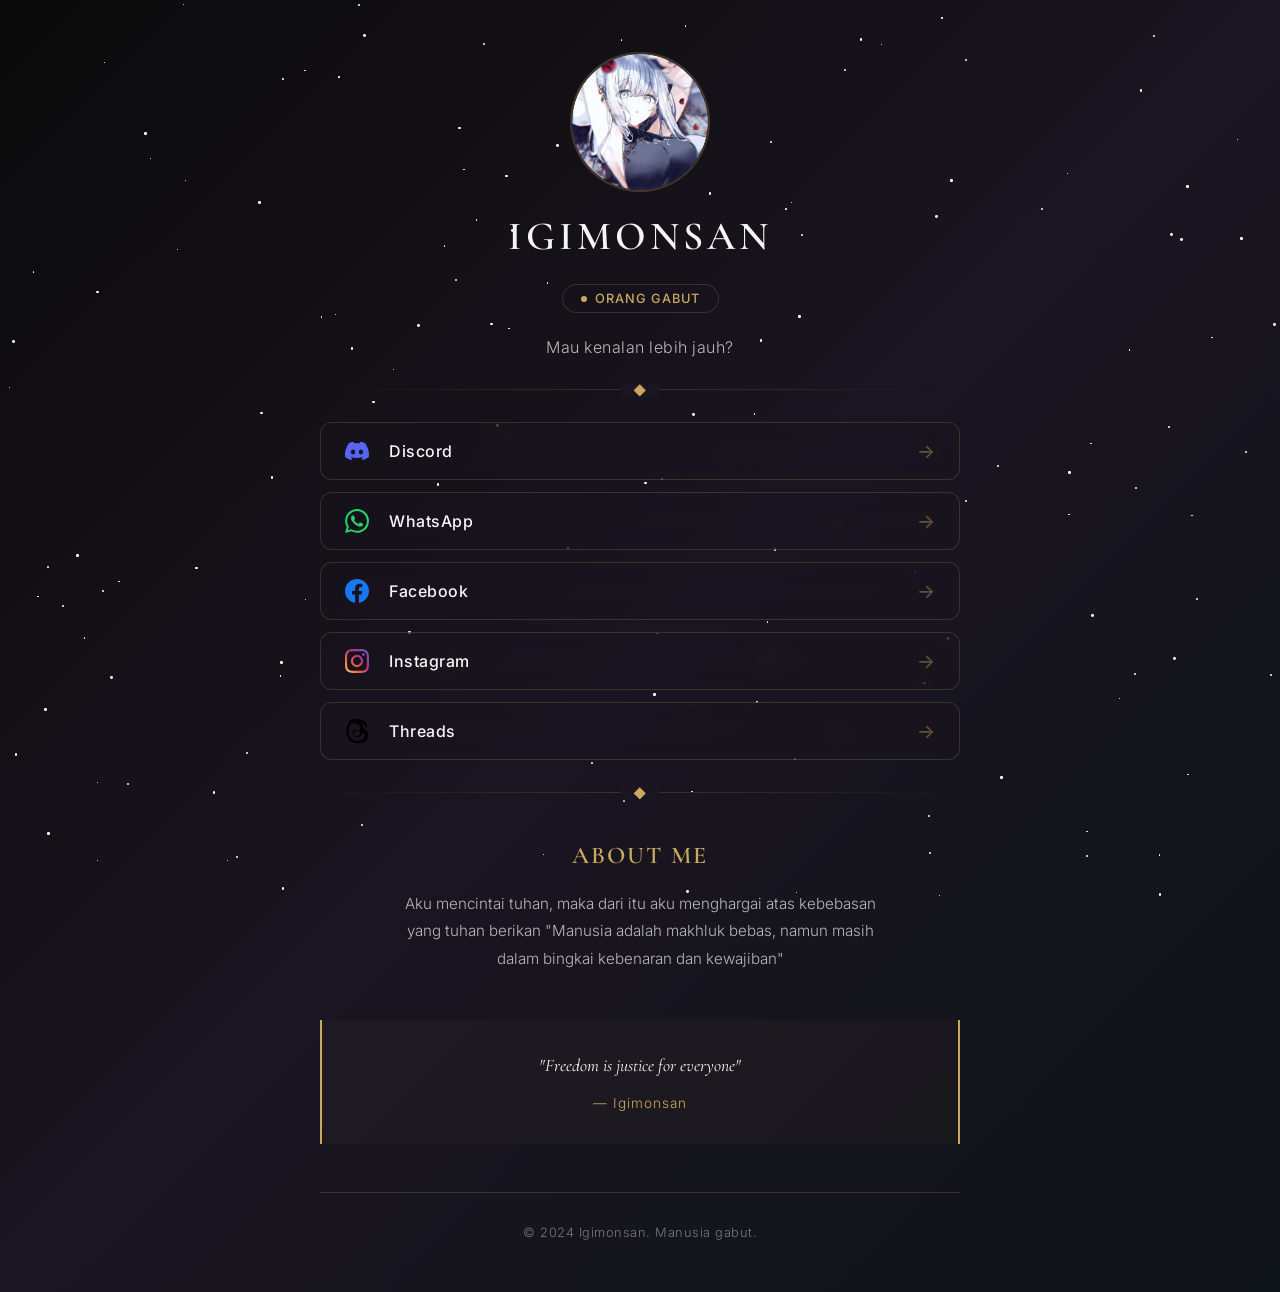
==== commit 47b7fe8f: "push" ====
--- a/Page_2/index.html
+++ b/Page_2/index.html
@@ -132,7 +132,7 @@
         <div class="about-section">
             <h3 class="about-title">About Me</h3>
             <p class="about-text">
-                Hanya manusia biasa yang menyukai kebebasan
+                Aku mencintai tuhan, maka dari itu aku menghargai atas kebebasan yang tuhan berikan
                 "Manusia adalah makhluk bebas, namun masih dalam
                 bingkai kebenaran dan kewajiban"
             </p>
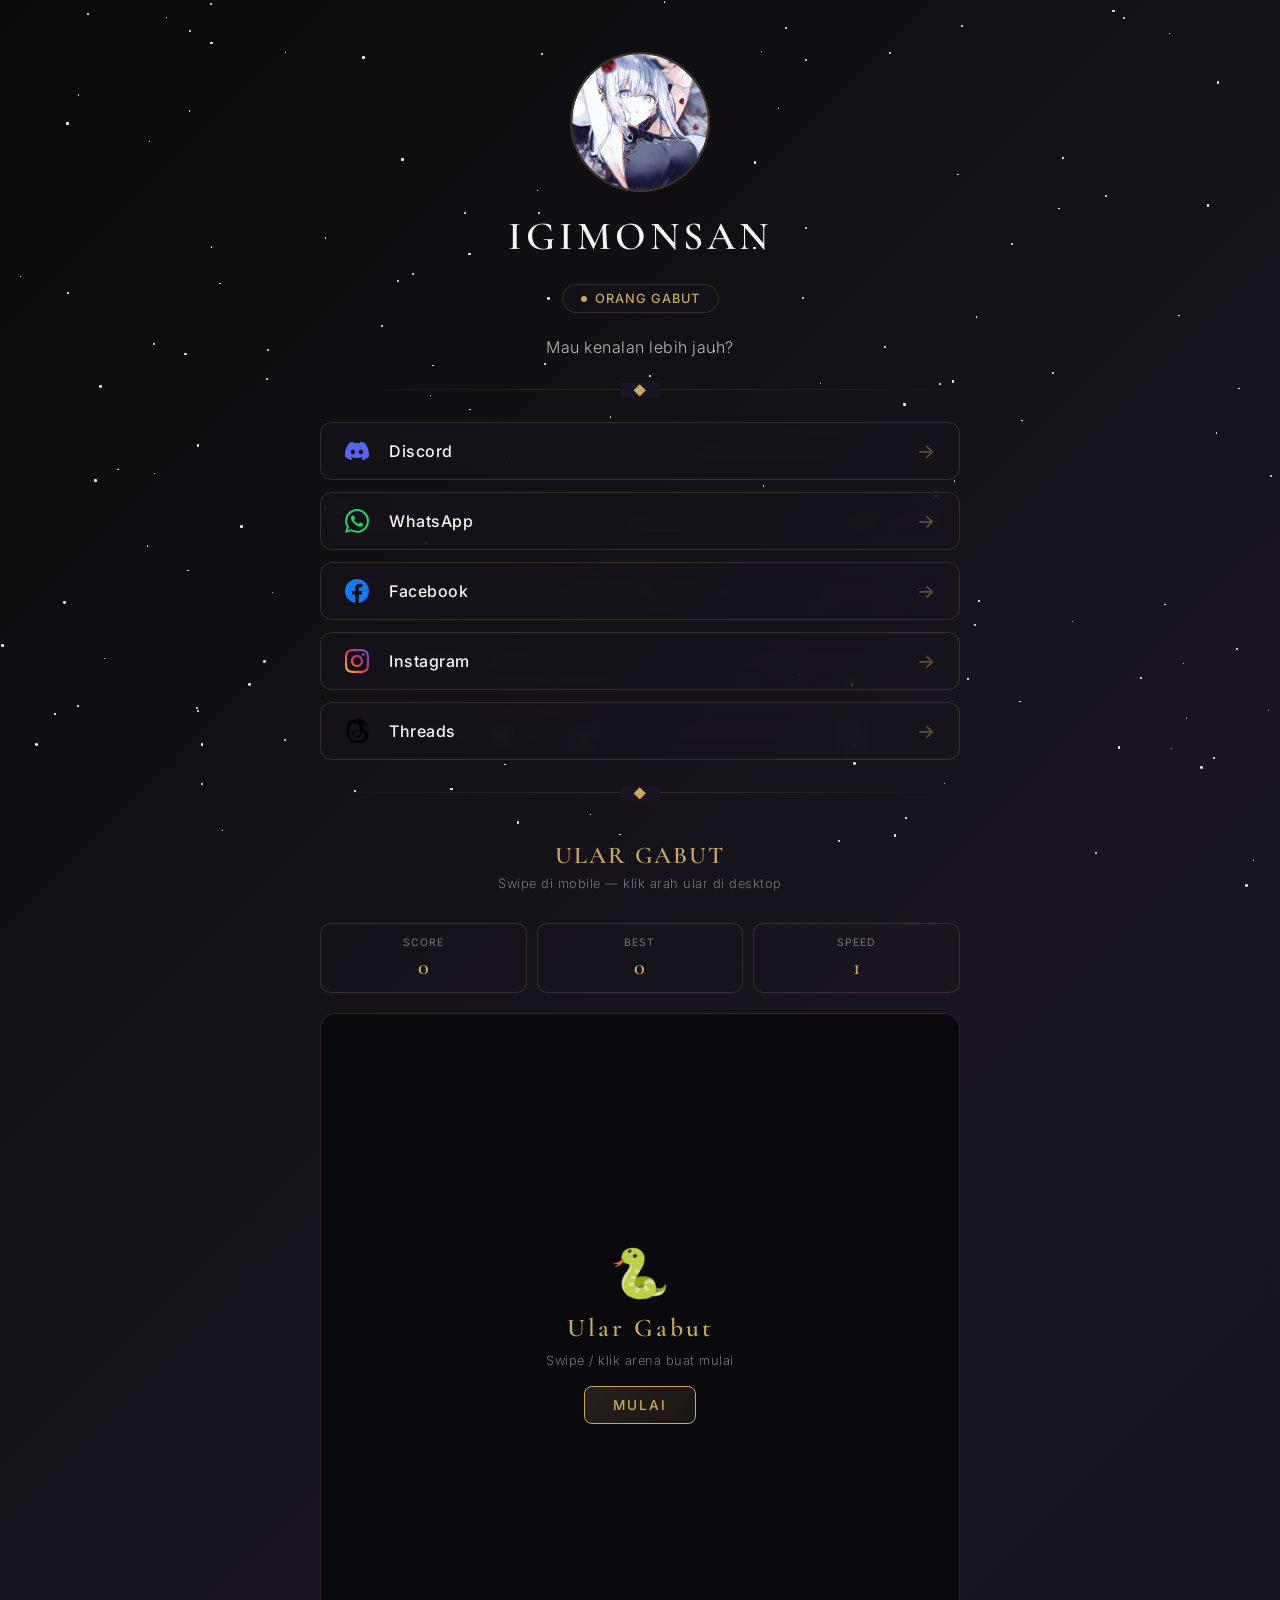
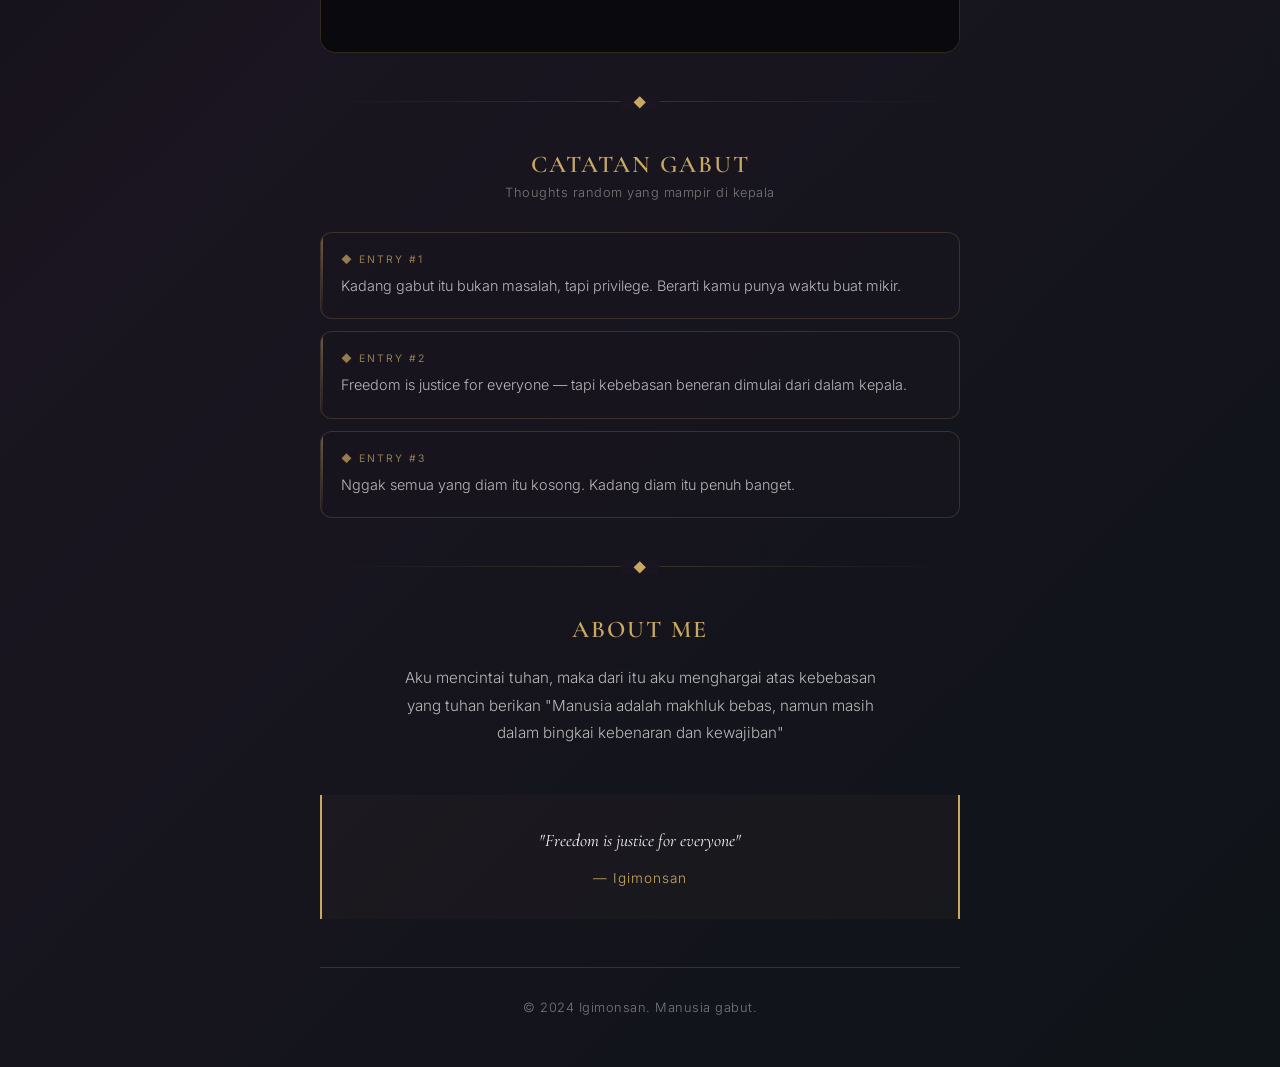
==== commit e1bfbdf1: "'update_tipis'" ====
--- a/Page_2/index.html
+++ b/Page_2/index.html
@@ -128,6 +128,72 @@
             <span class="divider-ornament">◆</span>
         </div>
 
+        <!-- Snake Game Section -->
+        <div class="game-section">
+            <h3 class="section-title">Ular Gabut</h3>
+            <p class="section-subtitle">Swipe di mobile — klik arah ular di desktop</p>
+
+            <div class="snake-stats">
+                <div class="stat-card">
+                    <span class="stat-label">Score</span>
+                    <span class="stat-value" id="snakeScore">0</span>
+                </div>
+                <div class="stat-card">
+                    <span class="stat-label">Best</span>
+                    <span class="stat-value" id="snakeBest">0</span>
+                </div>
+                <div class="stat-card">
+                    <span class="stat-label">Speed</span>
+                    <span class="stat-value" id="snakeSpeed">1</span>
+                </div>
+            </div>
+
+            <div class="snake-wrapper">
+                <canvas id="snakeCanvas"></canvas>
+                <div class="snake-overlay" id="snakeOverlay">
+                    <div class="overlay-content">
+                        <div class="overlay-emoji">🐍</div>
+                        <div class="overlay-title" id="overlayTitle">Ular Gabut</div>
+                        <div class="overlay-sub" id="overlaySub">Swipe / klik arena buat mulai</div>
+                        <button class="snake-start-btn" id="snakeStartBtn">Mulai</button>
+                    </div>
+                </div>
+            </div>
+
+
+        </div>
+
+        <!-- Elegant Divider -->
+        <div class="divider">
+            <span class="divider-ornament">◆</span>
+        </div>
+
+        <!-- Catatan Gabut Section -->
+        <div class="catatan-section">
+            <h3 class="section-title">Catatan Gabut</h3>
+            <p class="section-subtitle">Thoughts random yang mampir di kepala</p>
+
+            <div class="catatan-list" id="catatanList">
+                <div class="catatan-item">
+                    <span class="catatan-date">◆ Entry #1</span>
+                    <p class="catatan-text">Kadang gabut itu bukan masalah, tapi privilege. Berarti kamu punya waktu buat mikir.</p>
+                </div>
+                <div class="catatan-item">
+                    <span class="catatan-date">◆ Entry #2</span>
+                    <p class="catatan-text">Freedom is justice for everyone — tapi kebebasan beneran dimulai dari dalam kepala.</p>
+                </div>
+                <div class="catatan-item">
+                    <span class="catatan-date">◆ Entry #3</span>
+                    <p class="catatan-text">Nggak semua yang diam itu kosong. Kadang diam itu penuh banget.</p>
+                </div>
+            </div>
+        </div>
+
+        <!-- Elegant Divider -->
+        <div class="divider">
+            <span class="divider-ornament">◆</span>
+        </div>
+
         <!-- Micro About Section -->
         <div class="about-section">
             <h3 class="about-title">About Me</h3>
--- a/Page_2/style.css
+++ b/Page_2/style.css
@@ -1,4 +1,3 @@
-
 * {
     margin: 0;
     padding: 0;
@@ -449,6 +448,222 @@
     }
 }
 
+/* ============================================
+   GAME & CATATAN SECTIONS - SHARED
+   ============================================ */
+.section-title {
+    font-family: var(--font-serif);
+    font-size: 1.5rem;
+    font-weight: 600;
+    letter-spacing: 2px;
+    text-transform: uppercase;
+    color: var(--color-accent);
+    margin-bottom: 6px;
+}
+
+.section-subtitle {
+    font-size: 0.8rem;
+    font-weight: 300;
+    color: var(--color-text-muted);
+    letter-spacing: 0.5px;
+    margin-bottom: var(--spacing-lg);
+}
+
+/* ============================================
+   IDLE CLICKER GAME
+   ============================================ */
+.game-section {
+    margin: var(--spacing-xl) 0;
+    animation: fadeIn 1s ease 0.8s both;
+}
+
+.snake-stats {
+    display: grid;
+    grid-template-columns: repeat(3, 1fr);
+    gap: 10px;
+    margin-bottom: var(--spacing-md);
+}
+
+.snake-wrapper {
+    position: relative;
+    width: 100%;
+    aspect-ratio: 1 / 1;
+    border: 1px solid var(--color-border);
+    border-radius: 16px;
+    overflow: hidden;
+    margin-bottom: var(--spacing-md);
+    background: #0a0a0f;
+}
+
+#snakeCanvas {
+    display: block;
+    width: 100%;
+    height: 100%;
+}
+
+.snake-overlay {
+    position: absolute;
+    inset: 0;
+    display: flex;
+    align-items: center;
+    justify-content: center;
+    background: rgba(10, 10, 15, 0.88);
+    backdrop-filter: blur(6px);
+    border-radius: 16px;
+    transition: opacity 0.3s ease;
+    z-index: 10;
+}
+
+.snake-overlay.hidden {
+    opacity: 0;
+    pointer-events: none;
+}
+
+.overlay-content {
+    display: flex;
+    flex-direction: column;
+    align-items: center;
+    gap: 10px;
+}
+
+.overlay-emoji {
+    font-size: 3rem;
+}
+
+.overlay-title {
+    font-family: var(--font-serif);
+    font-size: 1.6rem;
+    font-weight: 600;
+    letter-spacing: 3px;
+    color: var(--color-accent);
+}
+
+.overlay-sub {
+    font-size: 0.8rem;
+    font-weight: 300;
+    color: var(--color-text-muted);
+    letter-spacing: 0.5px;
+}
+
+.snake-start-btn {
+    margin-top: 8px;
+    padding: 10px 28px;
+    background: linear-gradient(135deg, rgba(201,169,98,0.15), rgba(201,169,98,0.08));
+    border: 1px solid var(--color-accent);
+    border-radius: 8px;
+    color: var(--color-accent);
+    font-family: var(--font-sans);
+    font-size: 0.85rem;
+    font-weight: 500;
+    letter-spacing: 2px;
+    text-transform: uppercase;
+    cursor: pointer;
+    transition: all 0.3s ease;
+}
+
+.snake-start-btn:hover {
+    background: rgba(201,169,98,0.2);
+    box-shadow: 0 0 20px rgba(201,169,98,0.2);
+    transform: translateY(-2px);
+}
+
+.char-selector { display: none; }
+.game-arena    { display: none; }
+.game-stats    { display: none; }
+.level-progress{ display: none; }
+
+.stat-card {
+    background: var(--color-card-bg);
+    border: 1px solid var(--color-border);
+    border-radius: 10px;
+    padding: 12px 8px;
+    display: flex;
+    flex-direction: column;
+    align-items: center;
+    gap: 4px;
+    backdrop-filter: blur(10px);
+}
+
+.stat-label {
+    font-size: 0.65rem;
+    font-family: var(--font-sans);
+    text-transform: uppercase;
+    letter-spacing: 1px;
+    color: var(--color-text-muted);
+}
+
+.stat-value {
+    font-family: var(--font-serif);
+    font-size: 1.4rem;
+    font-weight: 600;
+    color: var(--color-accent);
+    transition: transform 0.1s ease;
+}
+
+.stat-value.bump {
+    transform: scale(1.3);
+}
+
+/* ============================================
+   CATATAN GABUT
+   ============================================ */
+.catatan-section {
+    margin: var(--spacing-xl) 0;
+    animation: fadeIn 1s ease 0.8s both;
+}
+
+.catatan-list {
+    display: flex;
+    flex-direction: column;
+    gap: var(--spacing-sm);
+    text-align: left;
+}
+
+.catatan-item {
+    background: var(--color-card-bg);
+    border: 1px solid var(--color-border);
+    border-radius: 12px;
+    padding: var(--spacing-md);
+    backdrop-filter: blur(10px);
+    transition: all 0.3s ease;
+    position: relative;
+    overflow: hidden;
+}
+
+.catatan-item::before {
+    content: '';
+    position: absolute;
+    left: 0; top: 0; bottom: 0;
+    width: 2px;
+    background: linear-gradient(180deg, var(--color-accent), transparent);
+    opacity: 0.5;
+}
+
+.catatan-item:hover {
+    border-color: var(--color-border-hover);
+    box-shadow: 0 4px 20px var(--color-glow);
+    transform: translateX(4px);
+}
+
+.catatan-date {
+    display: block;
+    font-size: 0.65rem;
+    font-family: var(--font-sans);
+    text-transform: uppercase;
+    letter-spacing: 2px;
+    color: var(--color-accent);
+    margin-bottom: 8px;
+    opacity: 0.7;
+}
+
+.catatan-text {
+    font-family: var(--font-sans);
+    font-size: 0.9rem;
+    font-weight: 300;
+    line-height: 1.7;
+    color: var(--color-text-secondary);
+}
+
 @media (max-width: 768px) {
     :root {
         --spacing-lg: 28px;
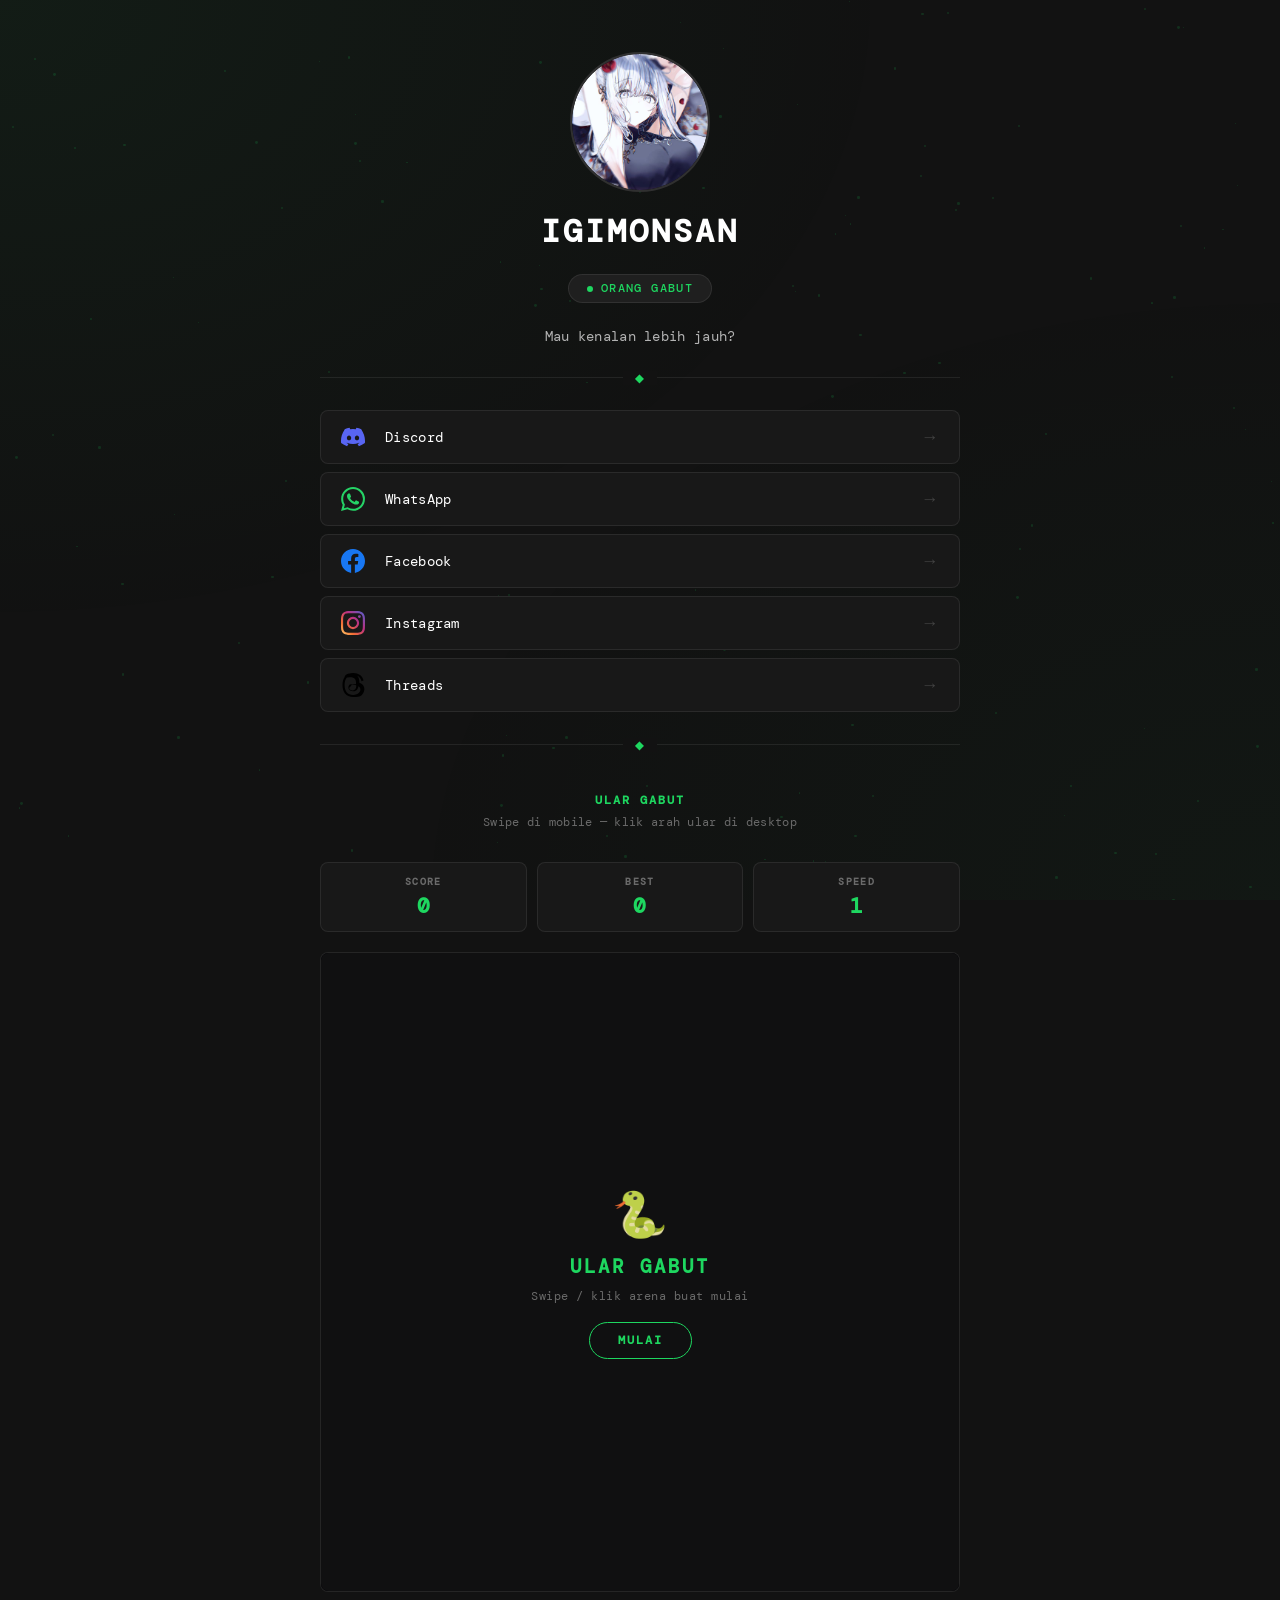
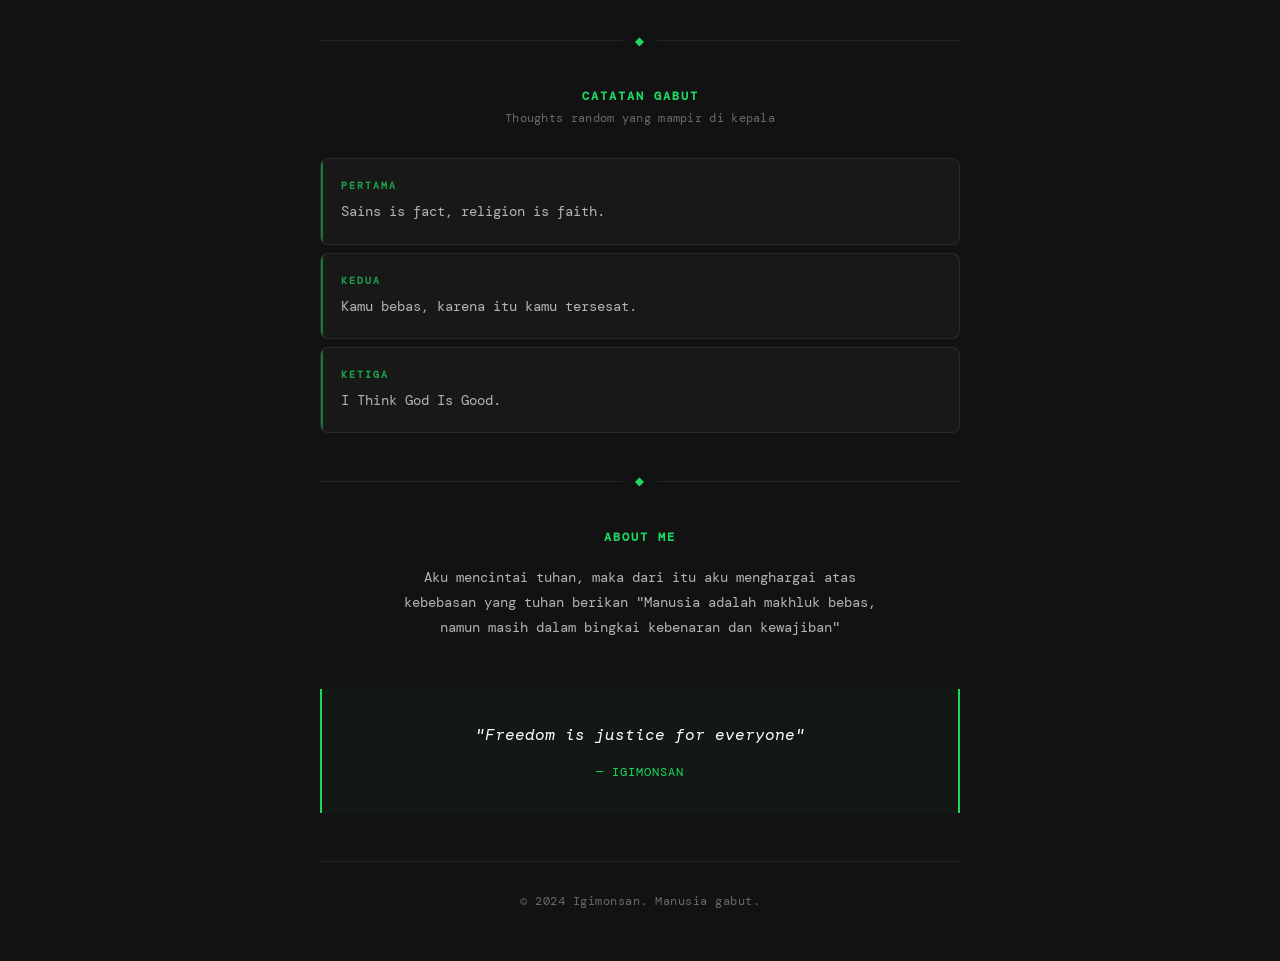
==== commit 5ccfd750: "push" ====
--- a/Page_2/index.html
+++ b/Page_2/index.html
@@ -4,7 +4,7 @@
 <head>
     <meta charset="UTF-8">
     <meta name="viewport" content="width=device-width, initial-scale=1.0">
-    <title>Igimonsan - Dark Luxury Portfolio</title>
+    <title>Igimonsan - Part 2</title>
     <link rel="stylesheet" href="style.css">
 
     <!-- Google Fonts: Cormorant Garamond (Serif Premium) + Inter (Sans-serif Modern) -->
@@ -175,16 +175,16 @@
 
             <div class="catatan-list" id="catatanList">
                 <div class="catatan-item">
-                    <span class="catatan-date">◆ Entry #1</span>
-                    <p class="catatan-text">Kadang gabut itu bukan masalah, tapi privilege. Berarti kamu punya waktu buat mikir.</p>
+                    <span class="catatan-date">Pertama</span>
+                    <p class="catatan-text">Sains is fact, religion is faith.</p>
                 </div>
                 <div class="catatan-item">
-                    <span class="catatan-date">◆ Entry #2</span>
-                    <p class="catatan-text">Freedom is justice for everyone — tapi kebebasan beneran dimulai dari dalam kepala.</p>
+                    <span class="catatan-date">Kedua</span>
+                    <p class="catatan-text">Kamu bebas, karena itu kamu tersesat.</p>
                 </div>
                 <div class="catatan-item">
-                    <span class="catatan-date">◆ Entry #3</span>
-                    <p class="catatan-text">Nggak semua yang diam itu kosong. Kadang diam itu penuh banget.</p>
+                    <span class="catatan-date">Ketiga</span>
+                    <p class="catatan-text">I Think God Is Good.</p>
                 </div>
             </div>
         </div>
--- a/Page_2/style.css
+++ b/Page_2/style.css
@@ -1,3 +1,5 @@
+@import url('https://fonts.googleapis.com/css2?family=DM+Mono:wght@400;500&display=swap');
+
 * {
     margin: 0;
     padding: 0;
@@ -5,31 +7,32 @@
 }
 
 :root {
-    --color-bg-start: #0a0a0a;
-    --color-bg-mid: #1a1520;
-    --color-bg-end: #0f1419;
-    --color-accent: #c9a962;
-    --color-accent-dim: #8b7444;
-    --color-text-primary: #f5f5f5;
-    --color-text-secondary: #b8b8b8;
-    --color-text-muted: #787878;
-    --color-border: rgba(201, 169, 98, 0.2);
-    --color-border-hover: rgba(201, 169, 98, 0.5);
-    --color-card-bg: rgba(26, 21, 32, 0.4);
-    --color-glow: rgba(201, 169, 98, 0.15);
+    /* Spotify color palette adapted for Page 2 */
+    --color-bg-start: #121212;
+    --color-bg-mid: #181818;
+    --color-bg-end: #1f1f1f;
+    --color-accent: #1ed760;
+    --color-accent-dim: #1db954;
+    --color-text-primary: #ffffff;
+    --color-text-secondary: #b3b3b3;
+    --color-text-muted: #6a6a6a;
+    --color-border: rgba(255,255,255,0.08);
+    --color-border-hover: rgba(30, 215, 96, 0.4);
+    --color-card-bg: rgba(24, 24, 24, 0.8);
+    --color-glow: rgba(30, 215, 96, 0.12);
+    --color-surface: #252525;
 
     --spacing-xs: 8px;
     --spacing-sm: 12px;
     --spacing-md: 20px;
     --spacing-lg: 32px;
     --spacing-xl: 48px;
-    --font-serif: 'Cormorant Garamond', serif;
-    --font-sans: 'Inter', sans-serif;
+    --font-ui: 'DM Mono', 'Helvetica Neue', helvetica, arial, sans-serif;
 }
 
 body {
-    font-family: var(--font-sans);
-    background: linear-gradient(135deg, var(--color-bg-start) 0%, var(--color-bg-mid) 50%, var(--color-bg-end) 100%);
+    font-family: var(--font-ui);
+    background: var(--color-bg-start);
     min-height: 100vh;
     display: flex;
     justify-content: center;
@@ -40,12 +43,22 @@
     color: var(--color-text-primary);
 }
 
+body::before {
+    content: '';
+    position: fixed;
+    top: 0; left: 0;
+    width: 100%; height: 100%;
+    background:
+        radial-gradient(ellipse at top left, rgba(30, 215, 96, 0.05) 0%, transparent 50%),
+        radial-gradient(ellipse at bottom right, rgba(30, 215, 96, 0.03) 0%, transparent 50%);
+    pointer-events: none;
+    z-index: 0;
+}
+
 .stars {
     position: fixed;
-    top: 0;
-    left: 0;
-    width: 100%;
-    height: 100%;
+    top: 0; left: 0;
+    width: 100%; height: 100%;
     pointer-events: none;
     z-index: 0;
     overflow: hidden;
@@ -53,23 +66,15 @@
 
 .star {
     position: absolute;
-    background: white;
+    background: var(--color-accent);
     border-radius: 50%;
     animation: twinkle 3s infinite ease-in-out;
+    opacity: 0.15;
 }
 
 @keyframes twinkle {
-
-    0%,
-    100% {
-        opacity: 0.1;
-        transform: scale(1);
-    }
-
-    50% {
-        opacity: 0.8;
-        transform: scale(1.3);
-    }
+    0%, 100% { opacity: 0.05; transform: scale(1); }
+    50% { opacity: 0.3; transform: scale(1.4); }
 }
 
 .container {
@@ -90,20 +95,20 @@
     width: 140px;
     height: 140px;
     border-radius: 50%;
-    border: 2px solid var(--color-border);
+    border: 2px solid rgba(255,255,255,0.1);
     margin: 0 auto var(--spacing-md);
-    background: linear-gradient(135deg, rgba(201, 169, 98, 0.1), rgba(26, 21, 32, 0.8));
+    background: var(--color-bg-mid);
     display: flex;
     align-items: center;
     justify-content: center;
     overflow: hidden;
     position: relative;
-    transition: all 0.4s ease;
+    transition: all 0.3s ease;
 }
 
 .profile-image:hover {
     border-color: var(--color-accent);
-    box-shadow: 0 0 30px var(--color-glow);
+    box-shadow: 0 0 0 3px rgba(30, 215, 96, 0.2);
     transform: scale(1.03);
 }
 
@@ -113,8 +118,7 @@
     object-fit: cover;
     border-radius: 50%;
     position: absolute;
-    top: 0;
-    left: 0;
+    top: 0; left: 0;
     opacity: 0;
 }
 
@@ -123,10 +127,10 @@
 }
 
 .profile-name {
-    font-family: var(--font-serif);
-    font-size: 2.5rem;
-    font-weight: 600;
-    letter-spacing: 4px;
+    font-family: var(--font-ui);
+    font-size: 2rem;
+    font-weight: 700;
+    letter-spacing: 3px;
     text-transform: uppercase;
     color: var(--color-text-primary);
     margin-bottom: var(--spacing-sm);
@@ -137,12 +141,11 @@
     display: inline-flex;
     align-items: center;
     gap: var(--spacing-xs);
-    background: var(--color-card-bg);
+    background: var(--color-bg-end);
     border: 1px solid var(--color-border);
-    border-radius: 50px;
+    border-radius: 9999px;
     padding: 6px 18px;
     margin: var(--spacing-sm) 0;
-    backdrop-filter: blur(10px);
     animation: fadeIn 1s ease 0.3s both;
 }
 
@@ -155,33 +158,24 @@
 }
 
 @keyframes pulse {
-
-    0%,
-    100% {
-        opacity: 1;
-        transform: scale(1);
-    }
-
-    50% {
-        opacity: 0.5;
-        transform: scale(0.9);
-    }
+    0%, 100% { opacity: 1; transform: scale(1); }
+    50% { opacity: 0.4; transform: scale(0.85); }
 }
 
 .role-text {
-    font-family: var(--font-sans);
-    font-size: 0.8rem;
+    font-family: var(--font-ui);
+    font-size: 0.72rem;
     font-weight: 500;
-    letter-spacing: 1px;
+    letter-spacing: 1.4px;
     text-transform: uppercase;
     color: var(--color-accent);
 }
 
 .profile-tagline {
-    font-family: var(--font-sans);
-    font-size: 1rem;
-    font-weight: 300;
-    letter-spacing: 0.5px;
+    font-family: var(--font-ui);
+    font-size: 0.88rem;
+    font-weight: 400;
+    letter-spacing: 0.3px;
     color: var(--color-text-secondary);
     margin-top: var(--spacing-sm);
 }
@@ -189,7 +183,7 @@
 .divider {
     width: 100%;
     height: 1px;
-    background: linear-gradient(to right, transparent, var(--color-border), transparent);
+    background: var(--color-border);
     position: relative;
     margin: var(--spacing-lg) 0;
     animation: fadeIn 1s ease 0.5s both;
@@ -200,33 +194,34 @@
     top: 50%;
     left: 50%;
     transform: translate(-50%, -50%);
+    background: var(--color-bg-start);
+    padding: 0 var(--spacing-sm);
+    color: var(--color-accent);
+    font-size: 0.7rem;
+    letter-spacing: 2px;
+    font-weight: 700;
+    text-transform: uppercase;
+}
+
+.featured-link {
+    display: flex;
+    align-items: center;
     background: var(--color-bg-mid);
-    padding: 0 var(--spacing-sm);
-    color: var(--color-accent);
-    font-size: 0.8rem;
-    letter-spacing: 2px;
-}
-
-.featured-link {
-    display: flex;
-    align-items: center;
-    background: linear-gradient(135deg, rgba(201, 169, 98, 0.1), rgba(26, 21, 32, 0.6));
-    border: 2px solid var(--color-accent);
-    border-radius: 16px;
+    border: 1px solid rgba(30, 215, 96, 0.35);
+    border-radius: 8px;
     padding: var(--spacing-md);
     margin-bottom: var(--spacing-lg);
     text-decoration: none;
     color: var(--color-text-primary);
-    transition: all 0.4s ease;
-    backdrop-filter: blur(10px);
+    transition: all 0.2s ease;
     animation: fadeInUp 0.8s ease 0.2s both;
 }
 
 .featured-link:hover {
-    transform: translateY(-5px);
+    transform: translateY(-4px);
     border-color: var(--color-accent);
-    box-shadow: 0 10px 40px var(--color-glow);
-    background: linear-gradient(135deg, rgba(201, 169, 98, 0.15), rgba(26, 21, 32, 0.7));
+    box-shadow: 0 8px 32px var(--color-glow);
+    background: #202020;
 }
 
 .featured-content {
@@ -249,38 +244,38 @@
 }
 
 .featured-title {
-    font-family: var(--font-serif);
-    font-size: 1.2rem;
-    font-weight: 600;
-    letter-spacing: 1px;
+    font-family: var(--font-ui);
+    font-size: 1rem;
+    font-weight: 700;
+    letter-spacing: 0.5px;
     color: var(--color-text-primary);
 }
 
 .featured-subtitle {
-    font-size: 0.85rem;
-    font-weight: 300;
+    font-size: 0.78rem;
+    font-weight: 400;
     color: var(--color-text-secondary);
+    letter-spacing: 0.3px;
 }
 
 .links {
     display: flex;
     flex-direction: column;
-    gap: var(--spacing-sm);
+    gap: var(--spacing-xs);
     margin-bottom: var(--spacing-lg);
 }
 
 .link-item {
-    background: var(--color-card-bg);
-    backdrop-filter: blur(10px);
+    background: var(--color-bg-mid);
     border: 1px solid var(--color-border);
-    border-radius: 12px;
-    padding: 16px 24px;
+    border-radius: 8px;
+    padding: 14px 20px;
     text-decoration: none;
     color: var(--color-text-primary);
-    font-size: 1rem;
-    font-weight: 500;
-    letter-spacing: 0.5px;
-    transition: all 0.4s cubic-bezier(0.4, 0, 0.2, 1);
+    font-size: 0.88rem;
+    font-weight: 400;
+    letter-spacing: 0.3px;
+    transition: all 0.15s ease;
     display: flex;
     align-items: center;
     gap: var(--spacing-md);
@@ -289,45 +284,31 @@
     animation: fadeInUp 0.8s ease both;
 }
 
-
-.link-item:nth-child(1) {
-    animation-delay: 0.1s;
-}
-
-.link-item:nth-child(2) {
-    animation-delay: 0.2s;
-}
-
-.link-item:nth-child(3) {
-    animation-delay: 0.3s;
-}
-
-.link-item:nth-child(4) {
-    animation-delay: 0.4s;
-}
-
-.link-item:nth-child(5) {
-    animation-delay: 0.5s;
-}
+.link-item:nth-child(1) { animation-delay: 0.1s; }
+.link-item:nth-child(2) { animation-delay: 0.2s; }
+.link-item:nth-child(3) { animation-delay: 0.3s; }
+.link-item:nth-child(4) { animation-delay: 0.4s; }
+.link-item:nth-child(5) { animation-delay: 0.5s; }
 
 .link-item:hover {
-    transform: translateY(-4px);
-    background: rgba(26, 21, 32, 0.6);
-    border-color: var(--color-border-hover);
-    box-shadow: 0 8px 30px var(--color-glow);
+    transform: translateY(-3px);
+    background: #202020;
+    border-color: rgba(255,255,255,0.15);
+    box-shadow: rgba(0,0,0,0.3) 0px 8px 8px;
 }
 
 .link-item:hover .link-arrow {
-    transform: translateX(5px);
+    transform: translateX(4px);
     opacity: 1;
+    color: var(--color-accent);
 }
 
 .link-item:active {
-    transform: translateY(-2px);
+    transform: translateY(-1px);
 }
 
 .link-icon {
-    font-size: 24px;
+    font-size: 22px;
     flex-shrink: 0;
     display: flex;
     align-items: center;
@@ -336,14 +317,14 @@
 .link-text {
     flex-grow: 1;
     text-align: left;
-    font-family: var(--font-sans);
+    font-family: var(--font-ui);
 }
 
 .link-arrow {
-    font-size: 1.2rem;
-    color: var(--color-accent);
-    transition: all 0.3s ease;
-    opacity: 0.4;
+    font-size: 1.1rem;
+    color: var(--color-text-muted);
+    transition: all 0.2s ease;
+    opacity: 0.5;
 }
 
 .about-section {
@@ -353,9 +334,9 @@
 }
 
 .about-title {
-    font-family: var(--font-serif);
-    font-size: 1.5rem;
-    font-weight: 600;
+    font-family: var(--font-ui);
+    font-size: 0.72rem;
+    font-weight: 700;
     letter-spacing: 2px;
     text-transform: uppercase;
     color: var(--color-accent);
@@ -363,9 +344,9 @@
 }
 
 .about-text {
-    font-family: var(--font-sans);
-    font-size: 0.95rem;
-    font-weight: 300;
+    font-family: var(--font-ui);
+    font-size: 0.88rem;
+    font-weight: 400;
     line-height: 1.8;
     color: var(--color-text-secondary);
     max-width: 500px;
@@ -377,26 +358,27 @@
     padding: var(--spacing-lg) var(--spacing-md);
     border-left: 2px solid var(--color-accent);
     border-right: 2px solid var(--color-accent);
-    background: rgba(201, 169, 98, 0.03);
+    background: rgba(30, 215, 96, 0.03);
     animation: fadeIn 1.2s ease 1s both;
 }
 
 .quote-text {
-    font-family: var(--font-serif);
-    font-size: 1.1rem;
+    font-family: var(--font-ui);
+    font-size: 1rem;
     font-weight: 400;
     font-style: italic;
-    line-height: 1.6;
+    line-height: 1.7;
     color: var(--color-text-primary);
     margin-bottom: var(--spacing-sm);
 }
 
 .quote-author {
-    font-family: var(--font-sans);
-    font-size: 0.85rem;
-    font-weight: 300;
+    font-family: var(--font-ui);
+    font-size: 0.75rem;
+    font-weight: 400;
     letter-spacing: 1px;
     color: var(--color-accent);
+    text-transform: uppercase;
 }
 
 .footer {
@@ -407,54 +389,35 @@
 }
 
 .footer-text {
-    font-family: var(--font-sans);
-    font-size: 0.8rem;
-    font-weight: 300;
+    font-family: var(--font-ui);
+    font-size: 0.72rem;
+    font-weight: 400;
     letter-spacing: 0.5px;
     color: var(--color-text-muted);
 }
 
 @keyframes fadeIn {
-    from {
-        opacity: 0;
-    }
-
-    to {
-        opacity: 1;
-    }
+    from { opacity: 0; }
+    to { opacity: 1; }
 }
 
 @keyframes fadeInDown {
-    from {
-        opacity: 0;
-        transform: translateY(-30px);
-    }
-
-    to {
-        opacity: 1;
-        transform: translateY(0);
-    }
+    from { opacity: 0; transform: translateY(-24px); }
+    to { opacity: 1; transform: translateY(0); }
 }
 
 @keyframes fadeInUp {
-    from {
-        opacity: 0;
-        transform: translateY(30px);
-    }
-
-    to {
-        opacity: 1;
-        transform: translateY(0);
-    }
+    from { opacity: 0; transform: translateY(24px); }
+    to { opacity: 1; transform: translateY(0); }
 }
 
 /* ============================================
    GAME & CATATAN SECTIONS - SHARED
    ============================================ */
 .section-title {
-    font-family: var(--font-serif);
-    font-size: 1.5rem;
-    font-weight: 600;
+    font-family: var(--font-ui);
+    font-size: 0.72rem;
+    font-weight: 700;
     letter-spacing: 2px;
     text-transform: uppercase;
     color: var(--color-accent);
@@ -462,10 +425,10 @@
 }
 
 .section-subtitle {
-    font-size: 0.8rem;
-    font-weight: 300;
+    font-size: 0.75rem;
+    font-weight: 400;
     color: var(--color-text-muted);
-    letter-spacing: 0.5px;
+    letter-spacing: 0.3px;
     margin-bottom: var(--spacing-lg);
 }
 
@@ -489,10 +452,10 @@
     width: 100%;
     aspect-ratio: 1 / 1;
     border: 1px solid var(--color-border);
-    border-radius: 16px;
+    border-radius: 8px;
     overflow: hidden;
     margin-bottom: var(--spacing-md);
-    background: #0a0a0f;
+    background: var(--color-bg-start);
 }
 
 #snakeCanvas {
@@ -507,9 +470,9 @@
     display: flex;
     align-items: center;
     justify-content: center;
-    background: rgba(10, 10, 15, 0.88);
+    background: rgba(18, 18, 18, 0.92);
     backdrop-filter: blur(6px);
-    border-radius: 16px;
+    border-radius: 8px;
     transition: opacity 0.3s ease;
     z-index: 10;
 }
@@ -527,20 +490,21 @@
 }
 
 .overlay-emoji {
-    font-size: 3rem;
+    font-size: 2.8rem;
 }
 
 .overlay-title {
-    font-family: var(--font-serif);
-    font-size: 1.6rem;
-    font-weight: 600;
+    font-family: var(--font-ui);
+    font-size: 1.2rem;
+    font-weight: 700;
     letter-spacing: 3px;
+    text-transform: uppercase;
     color: var(--color-accent);
 }
 
 .overlay-sub {
-    font-size: 0.8rem;
-    font-weight: 300;
+    font-size: 0.72rem;
+    font-weight: 400;
     color: var(--color-text-muted);
     letter-spacing: 0.5px;
 }
@@ -548,23 +512,23 @@
 .snake-start-btn {
     margin-top: 8px;
     padding: 10px 28px;
-    background: linear-gradient(135deg, rgba(201,169,98,0.15), rgba(201,169,98,0.08));
+    background: transparent;
     border: 1px solid var(--color-accent);
-    border-radius: 8px;
-    color: var(--color-accent);
-    font-family: var(--font-sans);
-    font-size: 0.85rem;
-    font-weight: 500;
+    border-radius: 9999px;
+    color: var(--color-accent);
+    font-family: var(--font-ui);
+    font-size: 0.72rem;
+    font-weight: 700;
     letter-spacing: 2px;
     text-transform: uppercase;
     cursor: pointer;
-    transition: all 0.3s ease;
+    transition: all 0.2s ease;
 }
 
 .snake-start-btn:hover {
-    background: rgba(201,169,98,0.2);
-    box-shadow: 0 0 20px rgba(201,169,98,0.2);
-    transform: translateY(-2px);
+    background: rgba(30, 215, 96, 0.12);
+    box-shadow: 0 0 20px var(--color-glow);
+    transform: scale(1.04);
 }
 
 .char-selector { display: none; }
@@ -573,29 +537,29 @@
 .level-progress{ display: none; }
 
 .stat-card {
-    background: var(--color-card-bg);
+    background: var(--color-bg-mid);
     border: 1px solid var(--color-border);
-    border-radius: 10px;
+    border-radius: 8px;
     padding: 12px 8px;
     display: flex;
     flex-direction: column;
     align-items: center;
     gap: 4px;
-    backdrop-filter: blur(10px);
 }
 
 .stat-label {
-    font-size: 0.65rem;
-    font-family: var(--font-sans);
-    text-transform: uppercase;
-    letter-spacing: 1px;
+    font-size: 0.6rem;
+    font-family: var(--font-ui);
+    text-transform: uppercase;
+    letter-spacing: 1.4px;
     color: var(--color-text-muted);
+    font-weight: 700;
 }
 
 .stat-value {
-    font-family: var(--font-serif);
-    font-size: 1.4rem;
-    font-weight: 600;
+    font-family: var(--font-ui);
+    font-size: 1.3rem;
+    font-weight: 700;
     color: var(--color-accent);
     transition: transform 0.1s ease;
 }
@@ -615,17 +579,16 @@
 .catatan-list {
     display: flex;
     flex-direction: column;
-    gap: var(--spacing-sm);
+    gap: var(--spacing-xs);
     text-align: left;
 }
 
 .catatan-item {
-    background: var(--color-card-bg);
+    background: var(--color-bg-mid);
     border: 1px solid var(--color-border);
-    border-radius: 12px;
+    border-radius: 8px;
     padding: var(--spacing-md);
-    backdrop-filter: blur(10px);
-    transition: all 0.3s ease;
+    transition: all 0.2s ease;
     position: relative;
     overflow: hidden;
 }
@@ -635,31 +598,36 @@
     position: absolute;
     left: 0; top: 0; bottom: 0;
     width: 2px;
-    background: linear-gradient(180deg, var(--color-accent), transparent);
+    background: var(--color-accent);
     opacity: 0.5;
 }
 
 .catatan-item:hover {
-    border-color: var(--color-border-hover);
-    box-shadow: 0 4px 20px var(--color-glow);
+    border-color: rgba(255,255,255,0.12);
+    box-shadow: rgba(0,0,0,0.3) 0px 8px 8px;
     transform: translateX(4px);
+}
+
+.catatan-item:hover::before {
+    opacity: 1;
 }
 
 .catatan-date {
     display: block;
-    font-size: 0.65rem;
-    font-family: var(--font-sans);
+    font-size: 0.6rem;
+    font-family: var(--font-ui);
     text-transform: uppercase;
     letter-spacing: 2px;
     color: var(--color-accent);
     margin-bottom: 8px;
     opacity: 0.7;
+    font-weight: 700;
 }
 
 .catatan-text {
-    font-family: var(--font-sans);
-    font-size: 0.9rem;
-    font-weight: 300;
+    font-family: var(--font-ui);
+    font-size: 0.85rem;
+    font-weight: 400;
     line-height: 1.7;
     color: var(--color-text-secondary);
 }
@@ -676,8 +644,8 @@
     }
 
     .profile-name {
-        font-size: 2.2rem;
-        letter-spacing: 3px;
+        font-size: 1.8rem;
+        letter-spacing: 2px;
     }
 
     .profile-image {
@@ -686,23 +654,18 @@
     }
 
     .link-item {
+        font-size: 0.85rem;
+        padding: 14px 18px;
+    }
+
+    .about-text {
+        font-size: 0.85rem;
+    }
+
+    .quote-text {
         font-size: 0.95rem;
-        padding: 15px 20px;
-    }
-
-    .about-title {
-        font-size: 1.3rem;
-    }
-
-    .about-text {
-        font-size: 0.9rem;
-    }
-
-    .quote-text {
-        font-size: 1rem;
-    }
-}
-
+    }
+}
 
 @media (max-width: 480px) {
     :root {
@@ -717,7 +680,7 @@
     }
 
     .profile-name {
-        font-size: 1.8rem;
+        font-size: 1.5rem;
         letter-spacing: 2px;
     }
 
@@ -732,38 +695,33 @@
     }
 
     .role-text {
-        font-size: 0.7rem;
+        font-size: 0.65rem;
     }
 
     .profile-tagline {
-        font-size: 0.9rem;
+        font-size: 0.82rem;
     }
 
     .link-item {
-        font-size: 0.9rem;
-        padding: 14px 18px;
+        font-size: 0.82rem;
+        padding: 13px 16px;
         gap: var(--spacing-sm);
     }
 
     .link-icon {
-        font-size: 22px;
+        font-size: 20px;
     }
 
     .link-arrow {
-        font-size: 1rem;
+        font-size: 0.95rem;
     }
 
     .about-section {
         margin: var(--spacing-lg) 0;
     }
 
-    .about-title {
-        font-size: 1.2rem;
-        letter-spacing: 1.5px;
-    }
-
     .about-text {
-        font-size: 0.85rem;
+        font-size: 0.82rem;
         line-height: 1.7;
     }
 
@@ -772,18 +730,14 @@
     }
 
     .quote-text {
-        font-size: 0.95rem;
+        font-size: 0.88rem;
     }
 
     .quote-author {
-        font-size: 0.75rem;
+        font-size: 0.68rem;
     }
 
     .footer-text {
-        font-size: 0.75rem;
-    }
-
-    .divider-ornament {
         font-size: 0.7rem;
     }
 }
@@ -797,13 +751,8 @@
 }
 
 @keyframes fadeOut {
-    from {
-        opacity: 1;
-    }
-
-    to {
-        opacity: 0;
-    }
+    from { opacity: 1; }
+    to { opacity: 0; }
 }
 
 .profile-image img.swipe-right {
@@ -815,27 +764,13 @@
 }
 
 @keyframes swipeRight {
-    from {
-        transform: translateX(-100%);
-        opacity: 0;
-    }
-
-    to {
-        transform: translateX(0);
-        opacity: 1;
-    }
+    from { transform: translateX(-100%); opacity: 0; }
+    to { transform: translateX(0); opacity: 1; }
 }
 
 @keyframes swipeRightOut {
-    from {
-        transform: translateX(0);
-        opacity: 1;
-    }
-
-    to {
-        transform: translateX(100%);
-        opacity: 0;
-    }
+    from { transform: translateX(0); opacity: 1; }
+    to { transform: translateX(100%); opacity: 0; }
 }
 
 .profile-image img.swipe-left {
@@ -847,25 +782,11 @@
 }
 
 @keyframes swipeLeft {
-    from {
-        transform: translateX(100%);
-        opacity: 0;
-    }
-
-    to {
-        transform: translateX(0);
-        opacity: 1;
-    }
+    from { transform: translateX(100%); opacity: 0; }
+    to { transform: translateX(0); opacity: 1; }
 }
 
 @keyframes swipeLeftOut {
-    from {
-        transform: translateX(0);
-        opacity: 1;
-    }
-
-    to {
-        transform: translateX(-100%);
-        opacity: 0;
-    }
+    from { transform: translateX(0); opacity: 1; }
+    to { transform: translateX(-100%); opacity: 0; }
 }
